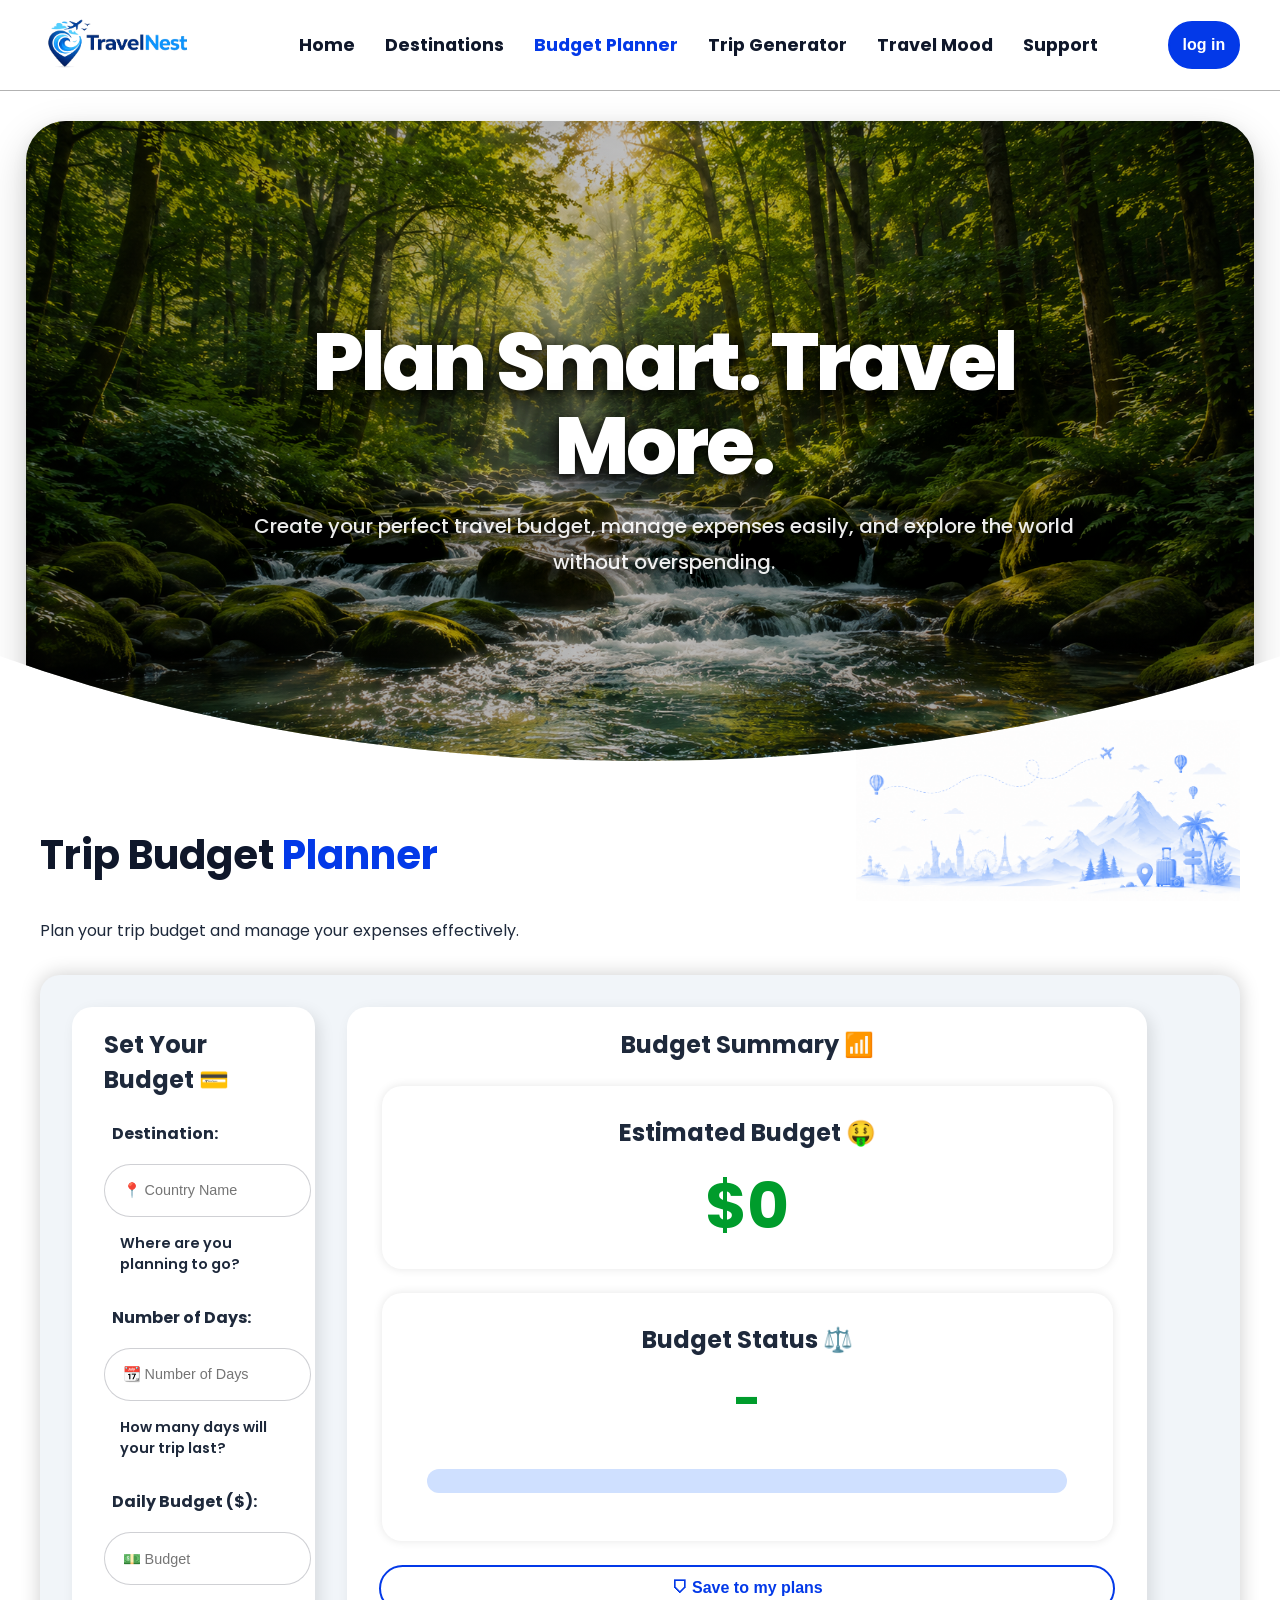
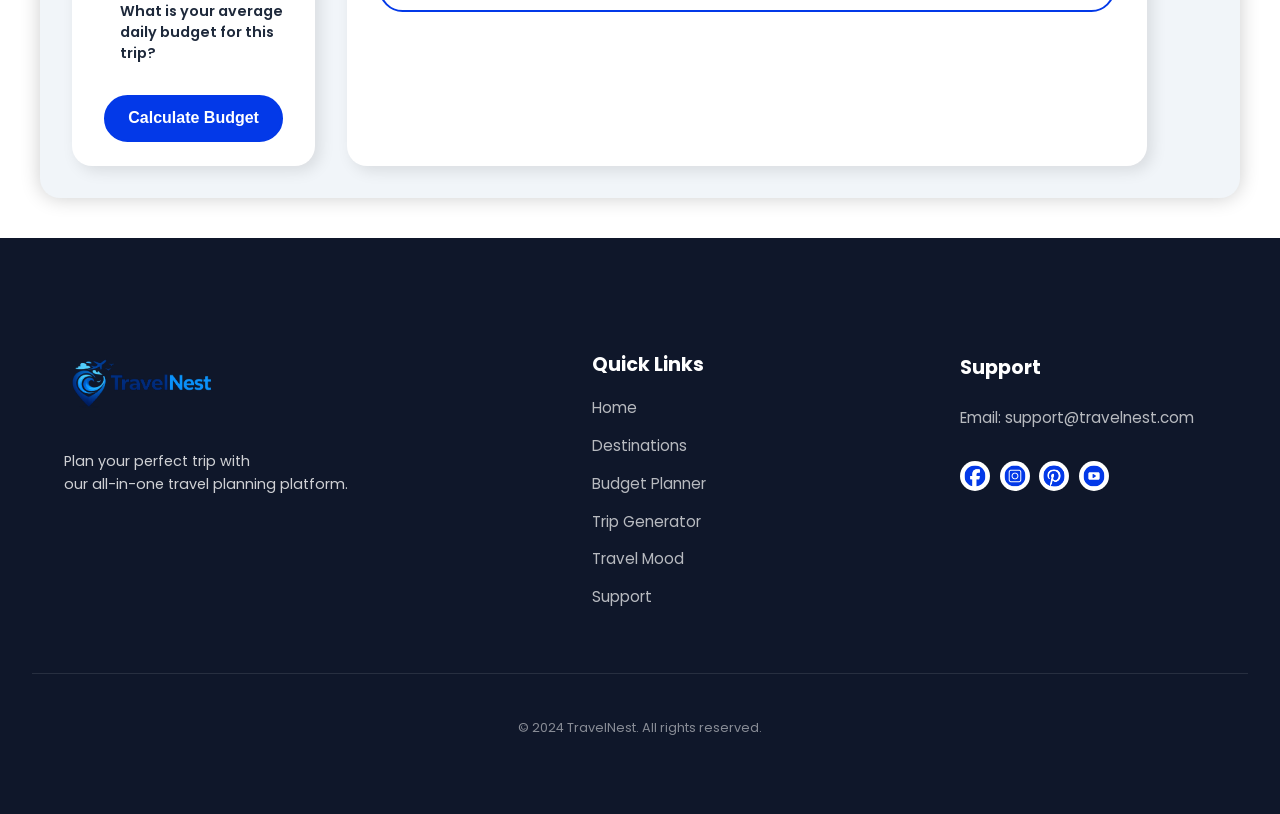
==== budget-planner.html @ 0e463815 "Add unified page banners and banner styles Introduce a reusable page-banner section to multiple page" ====
<!DOCTYPE html>
<html lang="en">
<head>
    <meta charset="UTF-8">
    <meta name="viewport" content="width=device-width, initial-scale=1.0">
    <title>TravelNest - Budget Planner</title>
    <link href="https://fonts.googleapis.com/css2?family=Poppins&display=swap" rel="stylesheet">
    <link rel="stylesheet" href="style.css">
</head>
<body>

    <!-- Header with navigation bar -->
    <header>
        <nav class="nav-bar">
            <div>
                <img  class="logo" src="icon/travelNest-logo.png" alt="">
            </div>
            <ul class="nav-links">
                <li><a href="index.html">Home</a></li>
                <li><a href="destination.html">Destinations</a></li>
                <li><a href="budget-planner.html">Budget Planner</a></li>
                <li><a href="trip-generator.html">Trip Generator</a></li>
                <li><a href="travel-mood.html">Travel Mood</a></li>
                <li><a href="support.html">Support</a></li>
            </ul>
            <button class="button">log in</button>
            <div class="hamburger">
                ☰
            </div>
        </nav>
    </header>


    <main>
        <!-- ===== Banner Section ===== -->
        <section class="page-banner" style="--banner-img:url('img/banner-image-2.png');">
            <div class="banner-overlay"></div>

            <div class="banner-content">
                <h1>Plan Smart. Travel More.</h1>
                <p>
                   Create your perfect travel budget, manage expenses easily, and explore the world without overspending.
                </p>
            </div>
        </section>

        <section class="budget-planner-header">
            <div>
                <h1><span>Trip Budget</span> Planner</h1>
                <p>Plan your trip budget and manage your expenses effectively.</p>
            </div>
            <div class="header-image">
                <img src="img/budget-top.png" alt="">
            </div>
        </section>

        <section class="budget-planner">
            <div class="budget-planner-container">
                <div class="budget-form budget-container-styles" >
                    <h2>Set Your Budget 💳</h2>

                    <form id="budgetForm">
                        <label for="destination">Destination:</label>
                        <input type="text" id="destination" name="destination" required placeholder="📍 Country Name">
                        <p>Where are you planning to go?</p>

                        <label for="numberOfDays">Number of Days:</label>
                        <input type="number" id="numberOfDays" name="numberOfDays" placeholder="📆 Number of Days" required>
                        <p>How many days will your trip last?</p>

                        <label for="totalBudget">Daily Budget ($):</label>
                        <input type="number" id="totalBudget" name="totalBudget" required placeholder="💵 Budget">
                        <p>What is your average daily budget for this trip?</p>

                        <button id="planner-calculate-btn" type="submit" class="button">Calculate Budget</button>
                    </form>

                </div>
                <div id="budget-summary" class="budget-container-styles budget-summary">
                    <h2>Budget Summary 📶</h2>
                    <div class="estimated-budget">
                        <h2>Estimated Budget 🤑</h2>
                        <h1 id="plannner-estimatedBudget">$0</h1>
                    </div>
                    <div class="estimated-budget">
                        <h2>Budget Status ⚖️</h2>
                        <h1 id="budgetStatus">-</h1>
                        <div class="progress-container">
                            <div id="plannner-progress-bar" class="progress-bar"></div>
                        </div>
                    </div>
                    <button class="secondary-button">⛉ Save to my plans</button>
                </div>
            </div>
        </section>
    </main>

    <!-- Footer -->
    <footer class="footer">
        <div class="footer-container">
            <div class="footer-brand">
                <img  class="logo" src="icon/travelNest-logo.png" alt="">
                <p>Plan your perfect trip with <br> our all-in-one travel planning platform.</p>
            </div>
            <div class="footer-links">
                <h2>Quick Links</h2>
                <ul>
                    <li><a href="index.html">Home</a></li>
                    <li><a href="destination.html">Destinations</a></li>
                    <li><a href="budget-planner.html">Budget Planner</a></li>
                    <li><a href="trip-generator.html">Trip Generator</a></li>
                    <li><a href="travel-mood.html">Travel Mood</a></li>
                    <li><a href="support.html">Support</a></li>
                </ul>
            </div>
            <div class="footer-contact">
                <h3>Support</h3>
                <p>Email: support@travelnest.com</p>
                <div class="social-icons">
                    <ul>
                        <li><a href="#"><img src="icon/social-media/fb-icon.svg" alt="Facebook"></a></li>
                        <li><a href="#"><img src="icon/social-media/insta-icon.svg" alt="Instagram"></a></li>
                        <li><a href="#"><img src="icon/social-media/printrest-icon.svg" alt="Pinterest"></a></li>
                        <li><a href="#"><img src="icon/social-media/youtube-icon.svg" alt="YouTube"></a></li>
                    </ul>
                </div>
            </div>
        </div>
        <div class="footer-bottom">
            <p>&copy; 2024 TravelNest. All rights reserved.</p>
        </div>
    </footer>
    <script src="js/destinations.js"></script>
    <script src="js/script.js"></script>
    <link rel="stylesheet" href="mobile.css">
</body>
</html>
---- style.css ----
:root {
    /* Primary Colors */
    --primary: #0F172A;       
    --secondary: #0339e8;    

    /* Light Colors */
    --light-blue: #c9e1fd;
    --light-grey: #F1F5F9;

    /* General*/
    --white: #ffffff;
    --text-dark: #1E293B;

    /* Accent */
    --accent: #009c2c;

}   

html {
    scroll-behavior: smooth;
    font-size: 16px;
}  

body {
    font-family: 'Poppins', sans-serif;
    background: var(--white);
    color: var(--text-dark);
    margin: 0;
    overflow-x:hidden;
    padding-top: 6rem;
}


h2 {
    color: var(--text-dark);
    font-size: 1.5rem;
}

h1 {
    color: var(--secondary);
    font-weight: bold;
    font-size: 2.5rem;
}

input {
    padding: 1.1rem;
    border: 1px solid rgba(15, 23, 42, 0.2);
    border-radius: 50px;
    width: 20rem;
    font-size: 0.9rem;
}

input:focus {
    outline: none;
    border-color: var(--secondary);
    box-shadow: 0 0 5px rgba(3, 57, 232, 0.5);
}

select {
    padding: 1.1rem;
    border: 1px solid rgba(15, 23, 42, 0.2);
    border-radius: 50px;
    width: 100%;
    font-size: 0.9rem;
}

select:focus {
    outline: none;
    border-color: var(--secondary);
    box-shadow: 0 0 5px rgba(3, 57, 232, 0.5);
}

.button {
    background: var(--secondary);
    font-weight: bold;
    color: var(--white);
    border: 2px solid var(--secondary);
    padding: 0.8rem 0.8rem;
    font-size: 1rem;
    cursor: pointer;
    width: fit-content;
    border-radius: 50px;
    transition: 0.3s;
    display: inline-block;
}

.button:hover {
    background: var(--white);
    color: var(--secondary);
    border: 2px solid var(--secondary);
}

.secondary-button {
    background: var(--white);
    color: var(--secondary);
    font-weight: bold;
    border-radius: 50px;
    padding: 0.8rem 0.8rem;
    font-size: 1rem;
    transition: 0.3s;
    border: 2px solid var(--secondary);
    cursor: pointer;
}

.secondary-button:hover {
    background: var(--secondary);
    color: var(--white);
    border: 2px solid var(--secondary);
}

.header {
    background: var(--primary);
    color: var(--white);
    padding: 20px;
    display: flex;
    justify-content: space-between;
    align-items: center;
}

.logo{
    width: 10rem;
    height: auto;
    margin: 5px 0px;
}

.nav-bar {
    display: flex;
    position: fixed;
    top: 0;
    left: 0;
    right: 0;
    justify-content: space-between;
    align-items: center;
    padding: 20px 40px;
    background: rgba(255, 255, 255, 0.1);
    border-bottom: 1px solid rgba(0, 0, 0, 0.3);
    backdrop-filter: blur(100px);
    z-index: 1000;
    top: 0;
    height: 50px;
}

.nav-links {
  list-style: none;   
  margin: 0;
  padding: 0;
  display: flex;      
}

.nav-links li a {
  display: inline-block;
  font-size: 1.1rem;
  text-decoration: none;
  color: var(--primary);
  margin-left: 30px;
  font-weight: 500;
  transition: 0.3s;
  font-weight: bold;
}

.nav-links li a.active{
    color: var(--secondary);
}

.nav-links li a:hover {
  color: var(--secondary);
  transform: scale(1.1)
}

.hamburger{
    display: none;
    font-size: 2rem;
    cursor: pointer;
}

.hero {
    display: grid;
    grid-template-columns: 1fr 1.6fr;
    position: relative;
    gap: 20px;
    padding: 20px 0 40px 40px;
    width: 100%;
    overflow: hidden;
}

.home-button-group {
    display: flex;
    gap: 20px;
}

.hero-image {
    position: relative;
    display: flex;
    justify-content: flex-end;
    width: 100%;
}

.hero-text {
    display: flex;
    flex-direction: column;
}

.hero-text h1 {
    font-size: 3.5rem;
    margin-bottom: 0;
    color: var(--primary);
    
}

.hero-text h1 span {
    font-size: 3.5rem;
    margin-bottom: 20px;
    color: var(--secondary);
}

.hero-text p {
    font-size: 1rem;
    margin-bottom: 20px;
    width: 85%;
    color: var(--text-dark);
}

.hero-image img {
  width: 100%;
  height: 85vh;
  object-fit: cover;
  border-radius: 450px 0 0 450px;
  box-shadow: -15px 15px 5px rgba(0, 0, 0, 0.3);
  transition: opacity 1s ease-in-out;
}

.hero-stats {
    display: grid;
    grid-template-columns: repeat(3, 1fr);
    gap: 40px;
    margin-top: 40px; /* Space between button and stats */
    padding-top: 30px;
    padding-bottom: 20px;
    border-top: 1px solid rgba(15, 23, 42, 0.1);
    border-bottom: 1px solid rgba(15, 23, 42, 0.1);
    width: fit-content;
}

.stat-item h2 {
    font-size: 1.5rem;
    color: var(--secondary);
    margin: 0;
    font-weight: 700;
}

.stat-item p {
    font-size: 0.85rem;
    color: var(--text-dark);
    margin: 0;
    opacity: 0.8;
}
.plane-design {
    position: relative;
    bottom: 10px;
    height: 20vh;
}

.plane-design img {
    margin-top: 2rem;
    position: absolute;
    top: 30px;
    left: 0px;
    width: auto;
    height: 20vh;
    
}

.destination-title {
    display: flex;
    align-items: center;
    gap: 1rem;
}

.destination-title h1 {
    margin: 0;
}

.destination-title span {
    color: var(--primary);
}

.destination-title img {
    width: 50px;
    height: 50px;
    margin-top: 0%;
}

.destination-box {
   display: grid;
   background-color: var(--light-grey);
   grid-template-columns: 1fr 1fr 0.5fr;
   gap: 3rem;
   min-height: 40vh;
   margin: 3rem 3rem;
   border-radius: 20px;
   padding: 3rem 3rem;
   align-items: center;
   box-shadow: 5px 5px 15px rgba(0, 0, 0, 0.4);
}

.destination-image img {
    width: 100%;
    height: 30rem;
    object-fit: cover;
    border-radius: 20px;
    box-shadow: 5px 5px 15px rgba(0, 0, 0, 0.1);
}

.daily-image {
    display: flex;
    justify-content: center;
    width: 100%;
    height: 50vh;
}

.daily-image img {
    object-fit: cover;
    margin-left: 5rem;
    
}

.destination-card {
    display: flex;
    flex-direction: column;
    justify-content: flex-start; 
    height: 100%; 
    position: relative; 
}

.destination-card button {
    margin-top: auto;
    position: static;
    width: fit-content;
    margin-bottom: 1rem;
}

.destination-title {
    padding: 0%;
    margin: 0;
}

.destination-title h2 {
    margin-top: 0%;
    margin-bottom: 0%;
}

.quick-info-tab {
    background: var(--white);
    border-radius: 20px;
    padding: 2rem 2rem 2rem 2rem;
    display: flex;
    flex-direction: column;
    box-shadow: 2px 2px 10px rgba(0, 0, 0, 0.1);
    
}

.quick-info-tab h2 {
    font-weight: bold;
    margin-top: 1rem;
    margin-bottom: 1rem;
    font-size: 1.5rem;
}

.quick-info-tab p {
    color: var(--text-dark);
    opacity: 0.8;
    margin-top: 0%;
    margin-bottom: 0%;
    font-size: 1rem;
}
.quick-info-tab div {
    margin-bottom: 1.3rem;
}

.quick-info-row {
    display: flex;
    align-items: center;
}

.quick-info-row img {
    width: 30px;
    height: 30px;
    margin-right: 1rem;
    margin-bottom: 1rem;
}

/* Footer Styles */
.footer {
    background-color: var(--primary); 
    color: var(--white);
    padding: 4rem 2rem;
    margin-top: 0%;
}

.footer-container {
    width: 100%;
    margin: 2rem;
    justify-content: space-around;
    display: grid;
    grid-template-columns: 1.5fr 1fr 1fr;
    gap: 3rem;
}

.footer-brand h2 {
    margin-bottom: 1rem;
    color: var(--secondary);
}

.footer-brand p {
    font-size: 0.9rem;
    opacity: 0.8;
    line-height: 1.6;
}

.footer-links h3, 
.footer-contact h3 {
    font-size: 1.2rem;
    margin-bottom: 1.5rem;
    position: relative;
}

.footer-links h2 {
    color: var(--white);
    font-size: 1.2rem;
}


.footer-links ul {
    list-style: none;
    padding: 0;
}

.footer-links ul li {
    margin-bottom: 0.8rem;
}

.footer-links ul li a {
    color: var(--white);
    text-decoration: none;
    opacity: 0.7;
    transition: 0.3s;
    font-size: 0.95rem;
}

.footer-links ul li a:hover {
    opacity: 1;
    color: var(--secondary);
    padding-left: 5px;
}

.footer-contact p {
    font-size: 0.95rem;
    opacity: 0.7;
    margin-bottom: 1rem;
}

.footer-bottom {
    margin-top: 3rem;
    padding-top: 2rem;
    border-top: 1px solid rgba(255, 255, 255, 0.1);
    text-align: center;
}

.footer-bottom p {
    font-size: 0.8rem;
    opacity: 0.5;
}

.newsletter {
    background-color: var(--light-blue);
}

.sr-only { /*to hide email text from validation*/
    position: absolute;
    width: 1px;
    height: 1px;
    padding: 0;
    margin: -1px;
    overflow: hidden;
    clip: rect(0, 0, 0, 0);
    white-space: nowrap;
    border: 0;
}

.newsletter-container {
    display: flex;
    align-items: center;
    gap: 1rem;
    margin-bottom: 0%;
    padding: 1% 0;
    padding-left: 4rem;
    padding-right: 4rem;
}

.newsletter-icon img {
    display: inline-block;
    object-fit: cover;
    width: 3rem;
    height: 3rem;
}

.news-letter-texts h2 {
    margin-bottom: 0%;
}

.news-letter-texts p {
    font-size: 0.9rem;
    opacity: 0.8;
    margin-top: 0%;
}

.newsletter-form {
    display: flex;
    align-items: center;
    margin-left: auto;
    
}

.newsletter-form input {
    width: 20rem;
    margin-right: 1rem;
}

.social-icons {
    display: flex;
    list-style: none;
}

.social-icons ul {
    list-style: none;
    padding: 0;
    display: flex;
    gap: 0.2rem;
}

.social-icons li a {
    display: inline-block;
    margin-right: 0.4rem;
}

.social-icons li a img {
    width: 30px;
    height: 30px;
    transition: 0.3s;
    background-color: var(--white);
    border-radius: 100%;
}

.social-icons li a img:hover {
    transform: scale(1.2);
}

/*Home page mobile designe*/


/* Destination Explorer Styles --------------------------------------------------------------------------------------------------------------*/

.destination-explorer {
    margin: 0 3rem;
    margin-top: 4rem;
}

.destination-explorer span {
    color: var(--primary);
}

.header-image img{
    position: absolute;
    right: 2.5rem;
    top: 45rem;
    height: auto;
    width: 30%;
    z-index: -1;
}

.filters {
    display: flex;
    gap: 1rem;
    margin: 2rem 0;
}

.select-bar {
    padding: 0.8rem;
    border: 1px solid rgba(15, 23, 42, 0.2);
    border-radius: 20px;
    width: fit-content;
    font-size: 0.9rem;
}

.select-bar:focus {
    outline: none;
    border-color: var(--secondary);
    box-shadow: 0 0 5px rgba(3, 57, 232, 0.5);
}

.destination-grid {
    display: grid;
    grid-template-columns: repeat(auto-fit, minmax(336px, 336px));
    width: 100%;
    gap: 2rem;
    justify-content: start; 
    margin-bottom: 2.5rem;
    margin-top: 0%;
}

.explore-card {
    background: var(--white);
    border-radius: 20px;
    box-shadow: 0 0 15px rgba(0,0,0,0.5);
    overflow: hidden;
    display: flex;
    flex-direction: column;
    width: 100%;
    transition: transform 0.3s ease;
    will-change: transform;
    cursor: pointer;
}

.explore-card:hover {
    transform: scale(1.05);
}

.explore-card img {
    width: 100%;
    height: 14rem;
    object-fit: cover;
    will-change: transform;
    
}

.explore-card-info {
    padding: 1rem;
    display: flex;
    flex-direction: column;
    gap: 0.5rem;
}

.explore-card-header {
    display: flex;
    justify-content: space-between;
    align-items: center;
    margin-bottom: 0%;
}

.explore-card-header h2,
.explore-card-header h3 {
    margin: 0;
    font-size: 1.2rem;
    display: inline-block;
}

.explore-card-header img {
    width: 20px;
    height: 20px;
    margin: 0rem 0rem 0rem 0.5rem;
    display: inline-block;
}

.explore-card-header div {
    display: flex;
    align-items: center;
    margin: 0;
}

.explore-location {
    display: flex;
}

.explore-location img {
    display: inline-block;
    width: 25px;
    height: 25px;
    margin-right: 0.5rem;
    margin: 0%;
}
.explore-location p {
    display: inline-block;
    font-size: 0.9rem;
    color: var(--text-dark);
    opacity: 0.8;
    margin: 0;
    padding-top: 0.3rem;
}

/* Popup Window Styles */

.popup-window {
    position: fixed;
    top: 50%;
    left: 50%;
    transform: translate(-50%, -50%);
    width: 60%;
    height: 70%;
    background: var(--white);
    border-radius: 20px;
    box-shadow: 5px 5px 15px rgba(0, 0, 0, 0.3);
    display: flex;
    z-index: 2000;
    padding: 1rem;
    opacity: 0;
    pointer-events: none;
    transition: opacity 0.3s ease;
}

.popup-window.active { /* pop up window active*/
    opacity: 1;
    pointer-events: auto;
}

.close-button {
    position: absolute;
    top: 1.5rem;
    right: 1.5rem;
    font-size: 2.5rem;
    font-weight: bold;
    color: #0b2f6265; 
    cursor: pointer;
    line-height: 1;
    transition: all 0.3s ease; 
}

.popup-window img {
    width: 100%;
    height: 100%;
    object-fit: cover;
    border-radius: 20px;
}

.popup-content {
    display: flex;
    flex-direction: column;
    padding: 2rem;
    gap: 1rem;
}

.popup-content h2 {
    margin: 0;
}

.popup-content-paragraph p {
    font-size: 1rem;
    color: var(--text-dark);
    opacity: 0.8;
    margin: 0;
}

.window-grid {
    display: grid;
    grid-template-columns: 0.6fr 1fr;
    gap: 2rem;
}

.cost-table-container h3 {
    font-size: 1.1rem;
    font-weight: 700;
    color: var(--text-dark); 
    margin-bottom: 12px;
}

.travel-table {
    width: 100%;
    border-collapse: separate; 
    border-spacing: 0;
    border: 1px solid #e2e8f0;
    border-radius: 12px;
    overflow: hidden;
    font-family: 'Poppins', sans-serif;
}

.travel-table th, 
.travel-table td {
    padding: 12px 16px;
    text-align: left;
    border-bottom: 1px solid #e2e8f0;
    border-right: 1px solid #e2e8f0;
    font-size: 0.95rem;
}

/* Remove right border on the last column */
.travel-table th:last-child, 
.travel-table td:last-child {
    border-right: none;
}

/* Remove bottom border on the last row */
.travel-table tr:last-child td {
    border-bottom: none;
}

/* Header specific styling */
.travel-table th {
    background-color: #f8fafc; /* Very light blue/gray background */
    color: #64748b; /* Muted slate for headers */
    font-weight: 600;
}

.travel-table td {
    color: #334155; /* Slightly darker text for values */
}

.popular-attractions li {
    margin-bottom: 0.5rem;
}

/* Trip Budget Planner Styles --------------------------------------------------------------------------------------------------------------*/

.budget-planner-header,
.trip-generator-header,
.destination-planner-header,
.travel-mood-header {
    margin: 1rem 2.5rem;
}

.budget-planner-container,
.trip-generator-container,
.travel-mood-container {
    display: grid;
    grid-template-columns: 0.8fr 1fr;
    gap: 2rem;
    margin: 2rem 2.5rem 2.5rem 2.5rem;
    background-color: var(--light-grey);
    box-shadow: 0px 0px 20px rgba(0, 0, 0, 0.2);
    padding: 1rem 2rem;
    border-radius: 20px;
    height: auto;
}

.budget-container-styles,
.travel-mood-styles {
    display: flex;
    flex-direction: column;
    gap: 1.5rem;
    padding: 2rem 0;
    padding-bottom: 0%;
    height: 100%;
    background-color: var(--white);
    padding: 0rem 2rem;
    margin:1rem 0;
    height: auto;  
    border-radius: 20px;
    padding-bottom: 1.5rem;
    box-shadow: 5px 5px 15px rgba(0, 0, 0, 0.1);
}

.budget-container-styles form {
    display: flex;
    flex-direction: column;
    gap: 1rem;
    
}

.budget-planner-header,
.destination-planner-header,
.travel-mood-header {
    margin-top: 4rem;
}

.budget-container-styles h2 {
    margin-bottom: 0%;
}

.budget-planner-header span,
.destination-planner-header span,
.travel-mood-header {
    color: var(--primary);
}

.budget-container-styles label {
    margin-bottom: 0.1rem;
    margin-left: 0.5rem;
}

.budget-container-styles label {
    font-weight: bold;
}

.budget-container-styles p {
    margin-top: 0%;
    color: var(--text-dark);
    font-weight: 600;
    font-size: 0.9rem;
    margin-left: 1rem;
}

.budget-container-styles input{
    width: 95%;
}

.budget-container-styles button {
    width: 100%;
}

.estimated-budget {
    display: flex;
    width: 95%;
    flex-direction: column;
    align-items: center;
    background-color: var(--white);
    box-shadow: 0px 0px 10px rgba(0, 0, 0, 0.1);
    border-radius: 20px;
    padding: 1rem;
}

#plannner-estimatedBudget {
    color: var(--accent);
    font-size: 4rem;
    margin: 0.5rem 0 0 0;

}

.estimated-budget h2 {

    margin-top: 0.8rem;
}

.progress-container {
    margin: 2rem ;
    width: 40rem;
    height: 1.5rem;
    background: #cfe0ff;
    border-radius: 50px;
    overflow: hidden;
}

.progress-bar {
    width: 0%;
    height: 100%;
    background: #1f6fff;
    border-radius: 50px;
}

#budgetStatus {
    color: var(--accent);
    font-size: 3rem;
    margin: 0.5rem 0 0 0;
}

.trip-generator-styles {
    display: flex;
    flex-direction: column;
    gap: 1.5rem;
    padding: 2rem 0;
    padding-bottom: 0%;
    height: 100%;
    background-color: var(--white);
    padding: 0rem 2rem;
    margin: 1rem 0;
    height: 60vh; 
    border-radius: 20px;
    box-shadow: 5px 5px 15px rgba(0, 0, 0, 0.1);
}


.trip-grnerator-form-grid {
    display: grid;
    grid-template-columns: 0.1fr 1fr;
    margin-top: 0.8rem;
}

#trip-generator-styles {
    gap: 0%;
}

.trip-grnerator-form-grid h2{
    font-size: 1.2rem;
    color: var(--primary);
}

.trip-grnerator-form-grid p{
    width: 90%;
}

.trip-generator-title-image{
    display: flex;
    justify-content: center;
    align-items: center;
    padding: 10px;
}

.trip-generator-title-image img {
    width: 70px;
    height: auto;
    object-fit: cover;
    border-radius: 20px;
}

#trip-generator-styles {
    padding: 0% 0%;
}

#tripGeneratorForm {
    display: flex;
    flex-direction: column;
    gap: 1rem;
    margin: 1rem 2rem;
}

.tripGeneratorForm input{
    padding: 1.1rem;
    border: 1px solid rgba(15, 23, 42, 0.2);
    border-radius: 50px;
    width: 95%;
    font-size: 0.9rem;
}

.tripGeneratorForm input:focus {
    outline: none;
    border-color: var(--secondary);
    box-shadow: 0 0 5px rgba(3, 57, 232, 0.5);
}

.tripGeneratorForm label {
    font-weight: bold;
    margin-left: 0.5rem;
}

.trip-generator-container button {
    width: 100%;
    margin: 1rem 0;
}

#budget-summary,
#tripGen-budget-summary {
    display: flex;
    flex-direction: column;
    align-items: center;
}

#tripGen-budget-summary{
    gap: 0;

}

.suprise-destination-image {
    height: 35%;
    width: 80%;
}

.suprise-destination-image img{
    width: 100%;
    height: 100%;
    object-fit: cover;
    border-radius: 20px;
    box-shadow: 5px 5px 15px rgba(0, 0, 0, 0.3);
}

.surprised-destination-details {
    display: flex;
    justify-content: center;
    gap: 1rem;
    flex-wrap: wrap;
}

.surprised-destination-details div {
    background: #dff5e8;
    padding: 0.6rem 1.2rem;
    border-radius: 999px;
    text-align: center;
    margin: 1rem 0;
}

.surprised-destination-details h3 {
    margin: 0;
    font-size: 0.8rem;
    font-weight: 600;
    color: #1f7a4d;
}

#tripTypeDisplay {
    background: #dff5e8;
}

#budgetDisplay {
    background: #ffad9d;
}

#durationDisplay {
    background: #fef3c7;
}

.trip-info-container {
    display: flex;
    justify-content: space-between;
    align-items: center;
    border-radius: 16px;
    padding: 1.2rem;
    padding-bottom: 0%;
    margin-bottom: 0%;
    gap: 1rem;
    flex-wrap: wrap;
}

.trip-info-box {
    display: flex;
    align-items: center;
    gap: 0.8rem;
    padding-right: 1.5rem;
    border-right: 1px solid #e5e7eb;
}

.trip-info-box:last-child {
    border-right: none;
}

.icon {
    font-size: 1.8rem;
}

.trip-info-box h4 {
    margin: 0;
    font-size: 0.95rem;
    color: #111827;
}

.trip-info-box p {
    margin: 0.2rem 0 0;
    color: #6b7280;
    font-size: 0.9rem;
}

.trip-info-container {
    display: flex;
    justify-content: space-between;
    align-items: center;
    padding: 1.2rem;
    gap: 1rem;
    flex-wrap: wrap;
}

.trip-info-box {
    display: flex;
    align-items: center;
    gap: 0.8rem;
    padding-right: 1.5rem;
    border-right: 1px solid #e5e7eb;
}

.trip-info-box:last-child {
    border-right: none;
}

.icon {
    font-size: 1.8rem;
}

.trip-info-box h4 {
    margin: 0;
    font-size: 0.95rem;
    color: #111827;
}

.trip-info-box p {
    margin: 0.2rem 0 0;
    color: #6b7280;
    font-size: 0.9rem;
}






/* Travel mood page */



.travel-mood {
    display: flex;
    flex-direction: column;
    gap: 2rem;
    margin: 1rem 2rem;
    justify-content: center;
}

.travel-mood-top-container {
    display: flex;
    gap: 1.1rem;
    flex-direction: column;
    justify-content: center;
    align-items: center;    
    background-image: url("img/travel-mood-top-container.png");
    background-size: cover;
    background-position: center;
    background-repeat: no-repeat;
    border-radius: 24px;
}

#travel-mood-styles-top {
    padding: 0%;
}

#travel-mood-styles-top h2 {
    padding-top: 4rem;
}

.travel-mood-styles {
    background: var(--white);
    border-radius: 24px;
    padding: 2rem;
    box-shadow: 0 5px 20px rgba(0,0,0,0.3);
    gap: 0;
}

.sound-buttons,
.destination-filter {
    display: flex;
    gap: 1rem;
    margin: 1.5rem 0;
    margin-top: 0%;
    flex-wrap: wrap;
}

.sound-buttons button,
.destination-filter button {
    border: 1px solid #dbeafe;
    background: white;
    padding: 0.8rem 1.4rem;
    border-radius: 100px;
    cursor: pointer;
    transition: 0.3s ease;
}

.sound-buttons button:hover {
    transform: scale(1.05);
}

.sound-buttons .active,
.destination-filter .active {
    background: #1d4ed8;
    color: white;
}

.card-title h2 {
    margin-top: 0%;
}
.music-banner {
    width: 45%;
    height: 350px;
    position: relative;
    overflow: hidden;
    border-radius: 25px;
    margin-bottom: 4rem;
}

.banner-content button{
    box-shadow: 0 2px 4px rgba(0,0,0,0.9);
}

.banner-content h3,
.banner-content p,
.banner-content button{
    text-shadow: 0 3px 8px rgba(0,0,0,1);
    color: rgba(255,255,255,0.96);
    font-weight: 500;
}

.overlay{

    position: absolute;
    inset: 0;
    background: linear-gradient(to top,rgba(0,0,0,0.96),rgba(0,0,0,0.01));
    z-index: 1;

}

.music-banner {
    position: relative;
    border-radius: 20px;
    overflow: hidden;
    height: 18rem;
}

.music-banner img {
    width: 100%;
    height: 100%;
    object-fit: cover;
}
 
.banner-content {
    position: absolute;
    bottom: 1.5rem;
    left: 1.5rem;
    z-index: 500;
    color: white;
}

.banner-content h3 {
    font-size: 2rem;
    margin-bottom: 0%
}

.banner-content p {
    margin: 0%;
}

.banner-content button {
    margin-top: 1rem;
    padding: 0.7rem 1.2rem;
    border: 1px solid white;
    background: transparent;
    color: white;
    border-radius: 999px;
}

.destination-list {
    display: grid;
    grid-template-columns: repeat(auto-fit, minmax(325px, max-content));
    justify-content: center;
    gap: 1.5rem;
    margin-top: 2rem;
}

.destination-item {
    background: var(--white);
    border-radius: 24px;
    padding: 1rem;
    box-shadow: 0px 0px 15px rgba(0,0,0,0.2);
    display: flex;
    flex-direction: column;
    gap: 1rem;
    transition: transform 0.3s ease;
    will-change: transform;
}

.destination-item:hover {
    transform: scale(1.05);
}

.destination-item img {
    width: 100%;
    height: 180px;
    object-fit: cover;
    border-radius: 18px;
    will-change: transform;
}

.destination-item h3 {
    margin-bottom: 0.4rem;
    will-change: transform;
}

.destination-item p {
    color: #64748b;
    will-change: transform;
}

.destination-item button {
    align-self: flex-start;
    padding: 0.6rem 1rem;
    border-radius: 999px;
    font-weight: 600;
    will-change: transform;
}

.button-box{
    display: flex;
    will-change: transform;
}

.visited,
.planned {
    padding: 0.6rem 1rem;
    margin-right: 0.5rem;
    border-radius: 999px;
    font-weight: 600;
    border: none;
    cursor: pointer;
    background: var(--light-blue);
    color: var(--secondary)
}

.visited.active,
.planned.active {
    color: rgb(0, 61, 0);
    background-color: var(--accent);
}

#travel-mood-more-destination {
    margin-top: 2rem;
    width: 100%;
}

#travel-mood-more-destination {
    margin-top: 2rem;
}

/*Feed back and Support Page*/

.support-grid {
    display: grid;
    grid-template-columns: 1fr 1fr;
    gap: 2rem;
    padding: 0 2rem 2rem 2rem; 
}

.support-card {
    background: var(--white);
    padding: 2rem;
    border-radius: 30px;
    box-shadow: 0px 0px 15px rgba(0,0,0,0.2);
}

.input-group {
    display: flex;
    flex-direction: column;
    margin-bottom: 1.5rem;
    width: 100%;
}

.input-group input {
    width: 96%;
}

.input-group label {
    margin-bottom: 0.6rem;
    font-weight: 600;
    margin-left: 0.5rem;
}

.input-group textarea {
    padding: 1rem;
    border: 1px solid rgba(15, 23, 42, 0.2);
    border-radius: 16px;
    min-height: 90px;
    resize: none;
    font-size: 1rem;
}

.input-group textarea:focus {
    outline: none;
    border-color: var(--secondary);
    box-shadow: 0 0 5px rgba(3, 57, 232, 0.5);
}

.support-submit-btn {
    width: 100%;
}

.success-message {
    margin-top: 1.5rem;
    display: none;
    background: rgb(217, 255, 221);
    color: var(--accent);
    padding: 1rem;
    border-radius: 16px;
}

.faq-container {
    display: flex;
    flex-direction: column;
    gap: 1rem;
}

.faq-item {
    border: 1px solid rgba(15, 23, 42, 0.2);
    border-radius: 18px;
    overflow: hidden;
}

.faq-question {
    width: 100%;
    padding: 1.2rem;
    border: none;
    background: var(--white);
    display: flex;
    justify-content: space-between;
    align-items: center;
    font-size: 1rem;
    font-weight: 600;
    cursor: pointer;
}

.faq-answer {
    max-height: 0;
    overflow: hidden;
    padding: 0 1.2rem;
    color: var(--text-dark);
    transition: all 0.3s ease;
}

.faq-item.active .faq-answer {
    max-height: 200px;
    padding: 0 1.2rem 1.2rem;
}

.contact-headings h2{
    margin:0%;
}
.contact-headings p {
    margin-top: 0.5rem;
}

.contact-cards {
    display: grid;
    grid-template-columns: repeat(3, 1fr);
    gap: 1.5rem;
    margin: 0rem 2rem 2rem 2rem;
}

.contact-card,
.contact-headings {
    background: var(--white);
    padding: 2rem;
    border-radius: 24px;
    text-align: center;
}

.contact-card{
    box-shadow: 0px 0px 15px rgba(0,0,0,0.2);
}

.contact-card h3 {
    margin-bottom: 0.8rem;
}

/*----------------------------------------------------------------*/
.page-banner{
    position: relative;
    width: 96%;
    height: 640px;

    margin: 25px auto 60px;

    --banner-img:url('images/beach.jpg');
    background-image: var(--banner-img);

    background-size: cover;
    background-position: center;

    overflow: hidden;

    border-radius: 40px;

    /* Curved Bottom Shape */
    clip-path: ellipse(95% 100% at 50% 0%);

    display: flex;
    justify-content: center;
    align-items: center;

    box-shadow:
    0 15px 40px rgba(0,0,0,0.18),
    0 5px 15px rgba(0,0,0,0.08);
}

.page-banner::before{
    content: "";
    position: absolute;
    inset: 0;

    background:
    linear-gradient(
        to right,
        rgba(0,0,0,0.45),
        rgba(0,0,0,0.25),
        rgba(0,0,0,0.45)
    );

    z-index: 1;
}

.banner-content{
    position: relative;
    z-index: 2;

    text-align: center;

    max-width: 850px;

    padding: 40px 60px;

    border-radius: 30px;

}

.banner-content h1{
    font-size: 5rem;

    font-weight: 800;

    line-height: 1.05;

    letter-spacing: -3px;

    color: white;

    margin-bottom: 20px;

    text-shadow:
        0 4px 10px rgba(0,0,0,0.8),
        0 8px 25px rgba(0,0,0,0.7),
        0 15px 45px rgba(0,0,0,0.6);
}


/* ===== PARAGRAPH ===== */

.banner-content p{
    font-size: 1.25rem;
    line-height: 1.8;
    color: rgba(255,255,255,0.92);
    text-shadow:
        0 4px 10px rgba(0,0,0,0.8),
        0 8px 25px rgba(0,0,0,0.7),
        0 15px 45px rgba(0,0,0,0.6);
}
---- mobile.css ----
@media screen and (max-width: 768px) { 

    :root {
    /* Primary Colors */
    --primary: #0F172A;       
    --secondary: #0339e8;    

    /* Light Colors */
    --light-blue: #c9e1fd;
    --light-grey: #F1F5F9;

    /* General*/
    --white: #ffffff;
    --text-dark: #1E293B;

    /* Accent */
    --accent: #10B981;

    }   

    html, body {
        overflow-x: hidden;
        width: 100%;
        position: relative;
        margin-top: 0%;
    }

    h1 {
        font-size: 2rem !important; 
    }

    .home-button-group {
        flex-direction: column; 
        gap: 10px; 
    }

    .button {
        padding: 10px 15px; 
        font-size: 1rem;
    }

    .secondary-button {
        padding: 10px 15px; 
        font-size: 1rem; 
    }

    .nav-bar {
        padding: 10px 20px; 
        height: 60px;
        backdrop-filter: blur(10px);
        margin-bottom: 0%;
    }

    .nav-bar .button {
        display: none; 
    }

    .nav-links {
        position: absolute;
        top: 60px;
        left: 0;
        width: 100%;
        background: white;
        flex-direction: column;
        align-items: center;
        padding: 2rem 0;
        display: none;
    }

    .nav-links.active {
        display: flex;
    }

    .hamburger {
        display: block ; 
        color: var(--primary);
        font-size: 2rem;
        z-index: 1001;
    }

    .page-banner{
        margin-top: 0%;
        height: 320px;
        border-radius: 25px;
        clip-path: ellipse(120% 100% at 50% 0%);
    }

    .banner-content{
        width: 90%;
        padding: 25px;
    }

    .banner-content h1{
        font-size: 2.7rem;
        letter-spacing: -1px;
    }

    .banner-content p{
        font-size: 1rem;
        line-height: 1.6;
    }

    /* 3. Fix Layout Widths (Removes Horizontal Scroll) */
    .hero {
        display: flex ;
        flex-direction: column-reverse ;
        padding: 0% ;
        margin: 0% ;
        width: 100%;
        box-sizing: border-box;
    }

    .hero-text {
        display: flex ;
        flex-direction: column ;
        align-items: center ;
    }

    .hero-text p, .hero-text h1 {
        text-align: center;
    }

    .hero-text h1 span {
        font-size: 2rem ; 
    }

   .hero-image img {
        border-radius: 0%;
        width: 100%;
        height: 300px;
        object-fit: cover;
        margin-top: 0%;
    }
    
    .hero-stats {
        display: flex ;
        align-items: center;
        margin: 10px 4px;
        margin-top: 20px;
    }

    .stat-item {
        display: flex;
        flex-direction: column;
        align-items: center;
    }

    .stat-item h3, .stat-item p {
        display: flex ;
        text-align: center ;
    }

    .plane-design {
        display: none; 
    }

    /* Responsive Destination Box */
    .destination-box {
        grid-template-columns: 1fr; 
        margin: 1rem;
        padding: 1rem;
        width: auto;
        gap: 1.5rem;
    }

    .destination-title {
        display: flex;
        flex-direction: column;
        align-items: center;
    }

    .destination-title {
        text-align: center;
    }

    .destination-card {
        display: flex ;
        flex-direction: column ;
        align-items: center ;
    }

    .destination-card p {
        text-align: center;
    }

    .destination-card button {
        align-items: center;
    }

    .destination-image img {
        height: 250px; 
    }

    .newsletter-container {
        display: flex ;
        flex-direction: column ;
        align-items: center ;
        padding: 1rem;
    }

    .newsletter-icon{
        display: inline;
    }

    .news-letter-texts {
        display: flex ;
        flex-direction: column ;
        align-items: center ;
        text-align: center ;
    }

    .news-letter-texts h2 
    {
        margin-top: 0%;
        margin-bottom: 4px;
    }

    .newsletter-form {
        display: flex ;
        flex-direction: column ;
        align-items: center ;
        width: 100%;
    }

    /* Fix Newsletter Input */
    .newsletter-form button
    {
        width: 100%;
        margin-bottom: 1rem;
        padding: 10px; 
    }

    .newsletter-form input{
        width: 94%; 
        margin-bottom: 1rem;
        padding: 10px;
    }

    .social-icons {
        display: flex ;
        justify-content: space-around;
    }

    /*For destination page========================================================================================================*/


    .destination-grid {
        display: flex;
        flex-direction: column;
        margin: 0%;
    }

    .explore-card {
        width: 100%;
        margin: 0%;
    }

    .filters {
        display: flex ;
        flex-direction: column ;
        align-items: center ;
        gap: 10px;
        margin-bottom: 20px;
    }

    .filters input {
        width: 100%;
        padding: 10px;
    }

    .popup-window {
        display: flex ;
        position: fixed;
        top: 50%;
        left: 50%;
        flex-direction: column ;
        align-items: center ;
        text-align: center ;
        padding: 1rem;
        padding: 5%;
        padding-left: 5%;
        padding-right: 5%;
        width: 100%;
        height: auto;
        border-radius: 30px;
    }

    .window-grid {
        display: flex;
        gap: 0%;
    }

    .window-grid img {
        display: none;

    }

    .popular-attractions ul {
        text-align: start;
    }

    .close-button {
        position: absolute;
        top: 10px;
        right: 30px;
        font-size: 2rem;
        cursor: pointer;
    }


    /*For budget planner page========================================================================================================*/

    .budget-planner-header {
        display: flex ;  
        flex-direction: column ;
        align-items: center ;
        text-align: center ;
        padding: 1rem;
        width: auto;
        height: auto;
        margin: 4%;
        padding: 0%;
    }

    .budget-planner-container {
        display: flex ;
        flex-direction: column ;
        align-items: center ;
        text-align: center ;
        padding: 1rem;
        width: 100%;
        height: auto;
        width: auto;
        margin: 2%;
        padding: 16px;
        gap: 2px;
    }

    .budget-container-styles {
        display: flex ;
        flex-direction: column ;
        align-items: center ;
        text-align: center ;
        padding: 5%;
        width: auto;
        height: auto;
        
    }

    .budget-container-styles form input {
        width: 90%;
        padding: 10px;
        margin-bottom: 1rem;
    }

    .estimated-budget {
        width: 90%;
        height: auto;
    }

    .progress-container {
        width: 90%;
        height: 1rem;
        margin: 1rem auto;
        background: var(--light-blue);
        border-radius: 50px;
        overflow: hidden;
}


    .progress-bar {
        width: 0%;
        height: 100%;
        background: var(--secondary);
        border-radius: 50px;
    }

    /* Trip Generator Page Mobile */


    .trip-generator-container {
        display: flex;
        flex-direction: column;
        padding: 0.8rem;
        margin: 0.8rem;
        gap: 1rem;
        box-sizing: border-box;
    }

    .trip-generator-styles,
    #trip-generator-styles {
        width: 100%;
        height: auto;
        padding: 1rem;
        margin: 0;
        box-sizing: border-box;
    }

    .tripGeneratorForm input {
        width: 100%;
        box-sizing: border-box;
    }

    .trip-grnerator-form-grid {
        display: flex;
        flex-direction: column;
        text-align: center;
        gap: 1rem;
    }

    .trip-generator-title-image img {
        width: 60px;
    }

    #tripGeneratorForm {
        margin: 1rem 0;
        width: 100%;
    }

    #tripType,
    .tripGeneratorForm input {
        width: 100%;
        box-sizing: border-box;
    }

    .suprise-destination-image {
        width: 100%;
        height: auto;
    }

    .suprise-destination-image img {
        height: 220px;
        object-fit: cover;
    }

    #tripGen-budget-summary h2 {
        text-align: center;
    }

    .surprised-destination-details {
        justify-content: center;
        gap: 0.6rem;
    }

    .surprised-destination-details div {
        margin: 0;
    }

    .trip-info-container {
        display: grid;
        grid-template-columns: 1fr 1fr;
        gap: 1rem;
        padding: 0;
        width: 100%;
        margin-top: 2rem;
    }

    .trip-info-box {
        border-right: none;
        justify-content: center;
        text-align: center;
        padding: 1rem;
        background: #f8fafc;
        border-radius: 16px;
        flex-direction: column;
    }

    #wish-button {
        font-size: 0.9rem;
        padding: 0.9rem;
    }


    /* ========================================================================== */
    /* Travel Mood Mobile */
    /* ========================================================================== */

    .travel-mood {
        margin: 1rem;
        gap: 1rem;
    }

    .travel-mood-top-container {
        padding: 1.5rem 1rem;
        min-height: auto;
        background-position: center;
    }

    .travel-mood-styles {
        padding: 1rem;
    }

    .card-title {
        text-align: center;
    }

    .sound-buttons,
    .destination-filter {
        justify-content: center;
        gap: 0.6rem;
    }

    .sound-buttons button,
    .destination-filter button {
        padding: 0.7rem 1rem;
        font-size: 0.85rem;
    }

    .music-banner {
        width: 100%;
        height: 250px;
        margin-bottom: 1rem;
    }

    .banner-content {
        left: 1rem;
        bottom: 1rem;
    }

    .banner-content h3 {
        font-size: 1.6rem;
    }

    .banner-content p {
        font-size: 0.9rem;
    }

    .destination-list {
        grid-template-columns: 1fr;
    }

    .destination-item {
        padding: 0.8rem;
        width: auto;
    }

    .destination-item img {
        height: 220px;
    }

    .destination-item button {
        width: 100%;
        text-align: center;
    }


    /* ========================================================================== */
    /* Support Page Mobile */
    /* ========================================================================== */

    .support-grid {
        display: flex;
        flex-direction: column;
        padding: 1rem;
        gap: 1rem;
    }

    .support-card {
        padding: 1.2rem;
    }

    .input-group input,
    .input-group textarea {
        width: 100%;
        box-sizing: border-box;
    }

    .contact-headings {
        margin: 1rem;
    }

    .contact-headings h2,
    .contact-headings p {
        text-align: center;
    }

    .contact-cards {
        grid-template-columns: 1fr;
        margin: 1rem;
    }

    .contact-card {
        padding: 1.5rem;
    }

    .faq-question {
        font-size: 0.9rem;
        text-align: left;
    }

    .success-message {
        font-size: 0.9rem;
        text-align: center;
    }

    /* Shared Header Image Mobile */

    .header-image img {
        display: none;
    }

    /* Footer Mobile Improvements */

    .footer {
        padding: 2rem 1rem;
    }

    .footer-container {
        display: flex;
        flex-direction: column;
        text-align: center;
        margin: 0;
        gap: 2rem;
    }

    .social-icons {
        justify-content: center;
    }

}
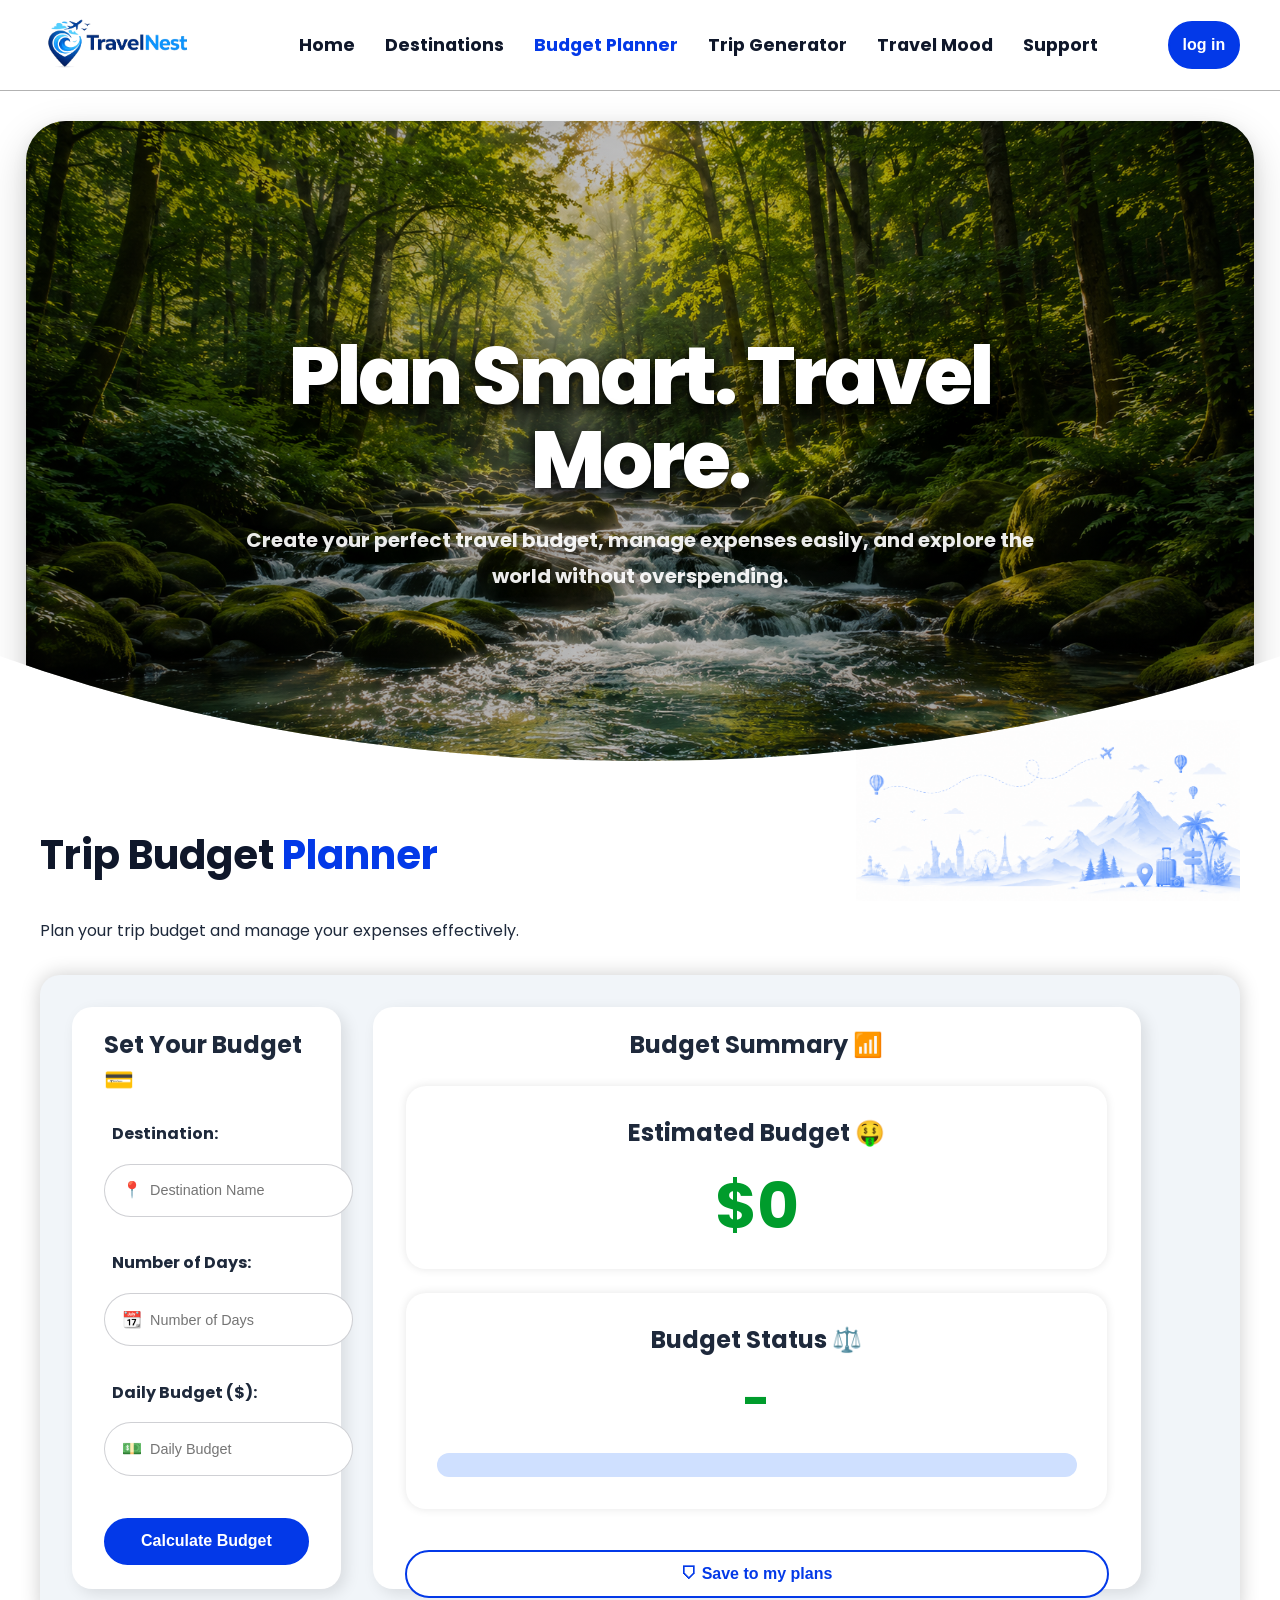
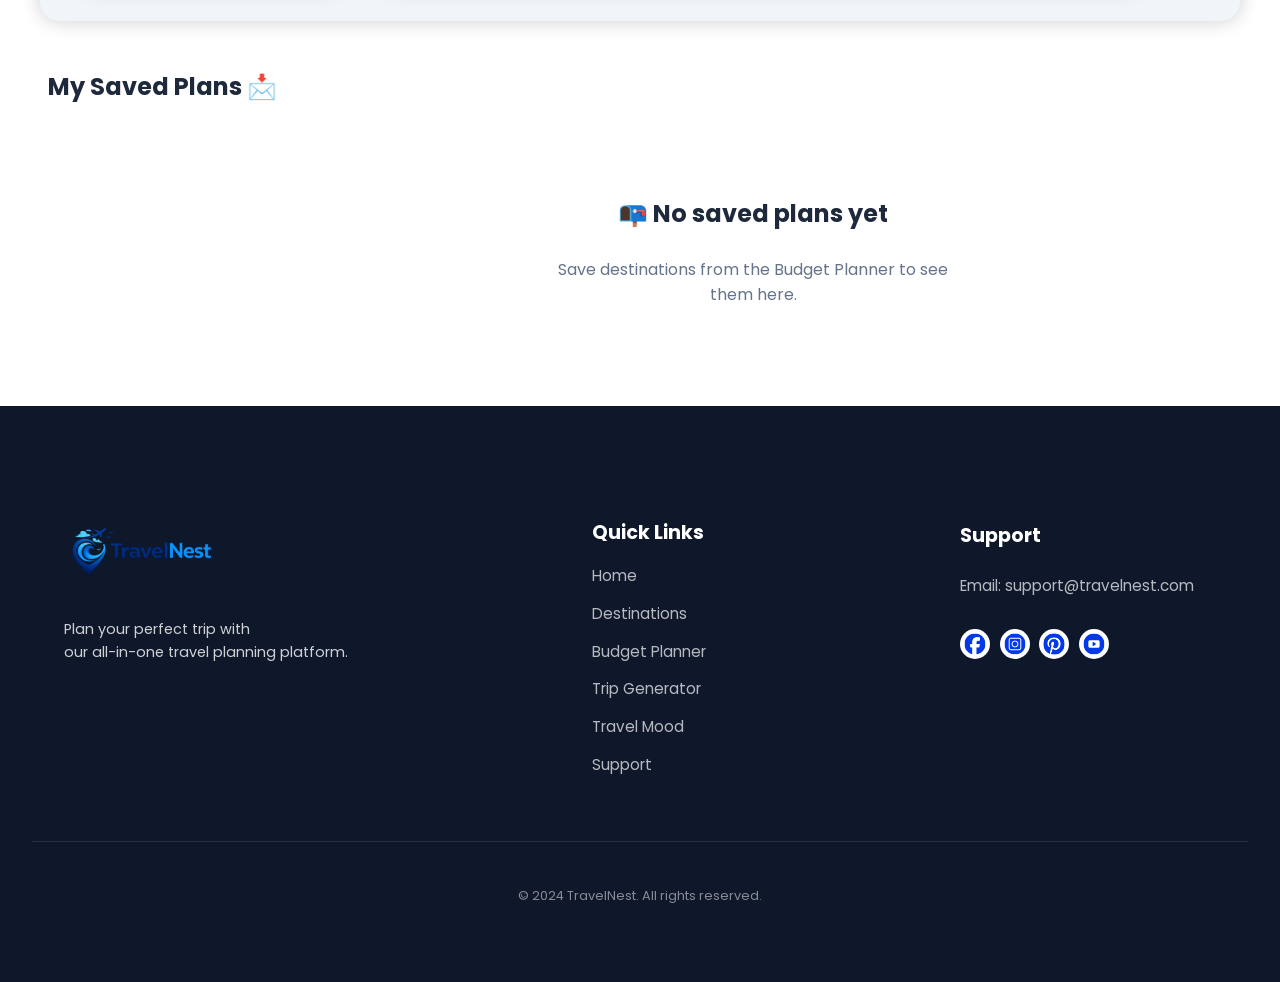
==== commit dd14540f: "Add wishlist, validations, popups & UI enhancements Introduce multiple feature and UI improvements a" ====
--- a/budget-planner.html
+++ b/budget-planner.html
@@ -61,16 +61,22 @@
 
                     <form id="budgetForm">
                         <label for="destination">Destination:</label>
-                        <input type="text" id="destination" name="destination" required placeholder="📍 Country Name">
-                        <p>Where are you planning to go?</p>
+                        <div class="destination-wrapper">
+                            <input type="text" id="destination" name="destination" required placeholder="Destination Name">
+                        </div>
+                        <p id="destinationError" class="error-message"></p>
 
                         <label for="numberOfDays">Number of Days:</label>
-                        <input type="number" id="numberOfDays" name="numberOfDays" placeholder="📆 Number of Days" required>
-                        <p>How many days will your trip last?</p>
+                        <div class="duration-wrapper-1">
+                            <input type="number" id="numberOfDays" name="numberOfDays" required placeholder="Number of Days">
+                        </div>
+                        <p id="numberOfDaysError" class="error-message"></p>
 
                         <label for="totalBudget">Daily Budget ($):</label>
-                        <input type="number" id="totalBudget" name="totalBudget" required placeholder="💵 Budget">
-                        <p>What is your average daily budget for this trip?</p>
+                        <div class="daily-budget-wrapper">
+                            <input type="number" id="totalBudget" name="totalBudget" required placeholder="Daily Budget">
+                        </div>
+                        <p id="totalBudgetError" class="error-message"></p>
 
                         <button id="planner-calculate-btn" type="submit" class="button">Calculate Budget</button>
                     </form>
@@ -89,8 +95,15 @@
                             <div id="plannner-progress-bar" class="progress-bar"></div>
                         </div>
                     </div>
-                    <button class="secondary-button">⛉ Save to my plans</button>
+                    <button id="save-to-plans-btn" class="secondary-button">⛉ Save to my plans</button>
                 </div>
+            </div>
+        </section>
+
+        <section class="wishlist-section">
+            <h2>My Saved Plans 📩</h2>
+
+            <div id="wishlist-container" class="wishlist-container">
             </div>
         </section>
     </main>
--- a/style.css
+++ b/style.css
@@ -51,20 +51,6 @@
 }
 
 input:focus {
-    outline: none;
-    border-color: var(--secondary);
-    box-shadow: 0 0 5px rgba(3, 57, 232, 0.5);
-}
-
-select {
-    padding: 1.1rem;
-    border: 1px solid rgba(15, 23, 42, 0.2);
-    border-radius: 50px;
-    width: 100%;
-    font-size: 0.9rem;
-}
-
-select:focus {
     outline: none;
     border-color: var(--secondary);
     box-shadow: 0 0 5px rgba(3, 57, 232, 0.5);
@@ -173,6 +159,8 @@
     cursor: pointer;
 }
 
+/*------------------------------------------------------------------ Home Page-----------------------------------------------------------------------*/
+
 .hero {
     display: grid;
     grid-template-columns: 1fr 1.6fr;
@@ -558,7 +546,7 @@
 /*Home page mobile designe*/
 
 
-/* Destination Explorer Styles --------------------------------------------------------------------------------------------------------------*/
+/* --------------------------------------------------------Destination Explorer Styles --------------------------------------------------------------*/
 
 .destination-explorer {
     margin: 0 3rem;
@@ -583,19 +571,42 @@
     gap: 1rem;
     margin: 2rem 0;
 }
-
+.icon-select-bar,
 .select-bar {
-    padding: 0.8rem;
+    width: 20rem;
+    padding: 1.1rem 3rem 1.1rem 1.3rem;
+
     border: 1px solid rgba(15, 23, 42, 0.2);
-    border-radius: 20px;
-    width: fit-content;
+    border-radius: 50px;
+
     font-size: 0.9rem;
-}
-
+    cursor: pointer;
+
+    appearance: none;
+    -webkit-appearance: none;
+    -moz-appearance: none;
+
+    background-color: white;
+
+    background-image: url("data:image/svg+xml,%3Csvg xmlns='http://www.w3.org/2000/svg' width='16' height='16' fill='%23666' viewBox='0 0 16 16'%3E%3Cpath d='M2 5l6 6 6-6' stroke='%23666' stroke-width='2' fill='none' stroke-linecap='round' stroke-linejoin='round'/%3E%3C/svg%3E");
+
+    background-repeat: no-repeat;
+
+    /* move arrow left */
+    background-position: calc(100% - 20px) center;
+
+    background-size: 16px;
+}
+.icon-select-bar:focus,
 .select-bar:focus {
     outline: none;
     border-color: var(--secondary);
     box-shadow: 0 0 5px rgba(3, 57, 232, 0.5);
+}
+
+.icon-select-bar:focus:hover,
+.select-bar:hover {
+    border-color: var(--secondary);
 }
 
 .destination-grid {
@@ -690,26 +701,31 @@
 /* Popup Window Styles */
 
 .popup-window {
-    position: fixed;
-    top: 50%;
-    left: 50%;
-    transform: translate(-50%, -50%);
     width: 60%;
-    height: 70%;
+    max-height: 85vh;        /* prevents overflow on small screens */
+    overflow-y: auto;        /* scroll if content is too tall */
     background: var(--white);
     border-radius: 20px;
     box-shadow: 5px 5px 15px rgba(0, 0, 0, 0.3);
     display: flex;
     z-index: 2000;
     padding: 1rem;
-    opacity: 0;
-    pointer-events: none;
-    transition: opacity 0.3s ease;
-}
-
-.popup-window.active { /* pop up window active*/
-    opacity: 1;
-    pointer-events: auto;
+    position: relative;      /* needed for close button positioning */
+}
+
+/* Remove the old opacity/pointer-events — backdrop handles show/hide now */
+.popup-backdrop {
+    position: fixed;
+    inset: 0;
+    background: rgba(0, 0, 0, 0.5);
+    z-index: 1999;
+    display: none;
+    justify-content: center;
+    align-items: center;
+}
+
+.popup-backdrop.active {
+    display: flex;
 }
 
 .close-button {
@@ -807,7 +823,32 @@
     margin-bottom: 0.5rem;
 }
 
-/* Trip Budget Planner Styles --------------------------------------------------------------------------------------------------------------*/
+.no-results{
+    grid-column: 1 / -1;
+
+    display: flex;
+    flex-direction: column;
+    justify-content: center;
+    align-items: center;
+
+    text-align: center;
+
+    min-height: 300px;
+    width: 100%;
+}
+
+/*-------------------------------------------------------------------- Trip Budget Planner Styles and Trip Generator Styles ------------------------------------------------------*/
+.error-message{
+    color: #ef4444;
+    font-size: 0.85rem;
+    min-height: 15px; /* reserve space */
+    margin-top: 5px;
+    margin-left: 8px;
+}
+
+.input-error{
+    border: 2px solid #ef4444 !important;
+}
 
 .budget-planner-header,
 .trip-generator-header,
@@ -830,6 +871,7 @@
     height: auto;
 }
 
+
 .budget-container-styles,
 .travel-mood-styles {
     display: flex;
@@ -841,17 +883,28 @@
     background-color: var(--white);
     padding: 0rem 2rem;
     margin:1rem 0;
-    height: auto;  
+    height: 65vh;  
     border-radius: 20px;
     padding-bottom: 1.5rem;
     box-shadow: 5px 5px 15px rgba(0, 0, 0, 0.1);
 }
 
+.travel-mood-styles {
+    height: auto;
+}
+
+.budget-container-styles {
+    height: 62vh;
+}
+
 .budget-container-styles form {
     display: flex;
     flex-direction: column;
-    gap: 1rem;
-    
+    height: 100%;
+}
+
+#planner-calculate-btn {
+    margin-top: auto;
 }
 
 .budget-planner-header,
@@ -879,20 +932,16 @@
     font-weight: bold;
 }
 
-.budget-container-styles p {
-    margin-top: 0%;
-    color: var(--text-dark);
-    font-weight: 600;
-    font-size: 0.9rem;
-    margin-left: 1rem;
-}
-
 .budget-container-styles input{
     width: 95%;
 }
 
 .budget-container-styles button {
     width: 100%;
+}
+
+.budget-container-styles input{
+    margin-top: 1rem;
 }
 
 .estimated-budget {
@@ -910,16 +959,14 @@
     color: var(--accent);
     font-size: 4rem;
     margin: 0.5rem 0 0 0;
-
 }
 
 .estimated-budget h2 {
-
     margin-top: 0.8rem;
 }
 
 .progress-container {
-    margin: 2rem ;
+    margin: 1rem ;
     width: 40rem;
     height: 1.5rem;
     background: #cfe0ff;
@@ -950,7 +997,7 @@
     background-color: var(--white);
     padding: 0rem 2rem;
     margin: 1rem 0;
-    height: 60vh; 
+    height: 68vh;  
     border-radius: 20px;
     box-shadow: 5px 5px 15px rgba(0, 0, 0, 0.1);
 }
@@ -959,7 +1006,7 @@
 .trip-grnerator-form-grid {
     display: grid;
     grid-template-columns: 0.1fr 1fr;
-    margin-top: 0.8rem;
+
 }
 
 #trip-generator-styles {
@@ -996,7 +1043,7 @@
 #tripGeneratorForm {
     display: flex;
     flex-direction: column;
-    gap: 1rem;
+    gap: 0;
     margin: 1rem 2rem;
 }
 
@@ -1033,7 +1080,23 @@
 
 #tripGen-budget-summary{
     gap: 0;
-
+    position: relative;
+    overflow: hidden;
+
+}
+
+#tripGen-budget-summary{
+    position: relative;
+}
+
+.trip-placeholder{
+    position: absolute;
+    inset: 0;
+    width: 100%;
+    height: 100%;
+    object-fit: cover;
+    z-index: 100;
+    border-radius: 20px;
 }
 
 .suprise-destination-image {
@@ -1161,11 +1224,169 @@
 }
 
 
-
-
-
-
-/* Travel mood page */
+#save-to-plans-btn{
+    margin-top: 1.1rem;
+}
+
+#generate-submit-btn{
+    margin-top: auto;
+}
+
+#tripGeneratorForm{
+    display: flex;
+    flex-direction: column;
+    height: 100%;
+}
+
+#tripGeneratorForm label{
+    margin-bottom: 1rem;
+}
+
+#wish-button{
+    margin-top: 2.4rem;
+}
+
+.wishlist-section{
+    margin: 3rem 2rem 2rem 3rem;
+
+}
+
+.no-results-2{
+    grid-column: 1 / -1;
+
+    display:flex;
+    flex-direction:column;
+    justify-content:center;
+    align-items:center;
+
+    width:100%;
+    min-height:250px;
+
+    text-align:center;
+
+    margin:0 auto;
+    margin-left: 10rem;
+    padding:20px;
+    box-sizing:border-box;
+}
+
+.no-results-2 h2{
+    margin-bottom: 10px;
+}
+
+.no-results-2 p{
+    color: #64748b;
+    max-width: 400px;
+}
+
+.wishlist-container{
+    display:grid;
+    grid-template-columns:repeat(auto-fill,minmax(350px,350px));
+    gap:20px;
+    justify-content:start;
+}
+
+.wishlist-card{
+    width:350px;
+    background:white;
+    border-radius:20px;
+    overflow:hidden;
+    box-shadow:0 4px 15px rgba(0,0,0,0.1);
+}
+
+.wishlist-card img{
+    width:100%;
+    height:220px;
+    object-fit:cover;
+}
+
+.wishlist-info{
+    padding:20px;
+}
+
+.wishlist-info h3{
+    margin-top: 0;
+}
+
+
+#budget,
+#tripType {
+    width: 100%;
+}
+
+.budget-type-wraper,
+.trip-type-wraper{
+    position: relative;
+}
+.budget-type-wraper::before{
+    content: "💰";
+    position: absolute;
+    left: 18px;
+    top: 50%;
+    transform: translateY(-50%);
+    z-index: 1;
+}
+
+.trip-type-wraper::before{
+    content: "🏝️";
+    position: absolute;
+    left: 18px;
+    top: 50%;
+    transform: translateY(-50%);
+    z-index: 1;
+}
+
+.icon-select-bar{
+    padding-left: 45px;
+}
+
+
+
+.duration-wrapper,
+.destination-wrapper,
+.duration-wrapper-1,
+.daily-budget-wrapper {
+    position: relative;
+}
+
+.duration-wrapper::before,
+.destination-wrapper::before,
+.duration-wrapper-1::before,
+.daily-budget-wrapper::before {
+    position: absolute;
+    left: 18px;
+    top: 50%;
+    transform: translateY(-50%);
+    z-index: 1;
+}
+
+.duration-wrapper input,
+.destination-wrapper input,
+.duration-wrapper-1 input,
+.daily-budget-wrapper input {
+    padding-left: 45px;
+    width: 90%;
+}
+
+.duration-wrapper::before {
+    content: "📆";
+}
+
+.destination-wrapper::before {
+    content: "📍";
+    top: 60%;
+}
+
+.duration-wrapper-1::before {
+    content: "📆";
+    top: 60%;
+}
+
+.daily-budget-wrapper::before {
+    content: "💵";
+    top: 60%;
+}
+/*------------------------------------------------------------- Travel mood page -------------------------------------------------------------------------------*/
 
 
 
@@ -1188,10 +1409,14 @@
     background-position: center;
     background-repeat: no-repeat;
     border-radius: 24px;
+    position: relative;        /* ← ADD THIS */
+    min-height: 350px;         /* ← ADD THIS so container has height */
+    padding-bottom: 2rem;      /* ← ADD THIS for spacing */
 }
 
 #travel-mood-styles-top {
     padding: 0%;
+    height: auto;
 }
 
 #travel-mood-styles-top h2 {
@@ -1213,6 +1438,11 @@
     margin: 1.5rem 0;
     margin-top: 0%;
     flex-wrap: wrap;
+}
+
+.destination-filter button.active {
+    background: var(--secondary);
+    color: var(--white);
 }
 
 .sound-buttons button,
@@ -1229,7 +1459,7 @@
     transform: scale(1.05);
 }
 
-.sound-buttons .active,
+.sound-buttons .active,play-pause-btn
 .destination-filter .active {
     background: #1d4ed8;
     color: white;
@@ -1240,11 +1470,29 @@
 }
 .music-banner {
     width: 45%;
-    height: 350px;
+    height: 280px;
     position: relative;
     overflow: hidden;
     border-radius: 25px;
-    margin-bottom: 4rem;
+    margin-bottom: 2rem;
+}
+
+
+#play-pause-btn{
+    margin-bottom: 1rem;
+}
+
+#volume-slider {
+    -webkit-appearance: none;
+    appearance: none;
+    width: 100px !important;   /* ← override global input width */
+    height: 4px;
+    border-radius: 2px;
+    background: rgba(255, 255, 255, 0.4);
+    outline: none;
+    cursor: pointer;
+    padding: 0 !important;     /* ← override global input padding */
+    border: none !important;   /* ← override global input border */
 }
 
 .banner-content button{
@@ -1260,12 +1508,14 @@
 }
 
 .overlay{
-
     position: absolute;
     inset: 0;
-    background: linear-gradient(to top,rgba(0,0,0,0.96),rgba(0,0,0,0.01));
+    background: linear-gradient(
+        to top,
+        rgba(0,0,0,0.55),
+        rgba(0,0,0,0.1)
+    );
     z-index: 1;
-
 }
 
 .music-banner {
@@ -1275,13 +1525,14 @@
     height: 18rem;
 }
 
-.music-banner img {
+.music-banner img{
     width: 100%;
     height: 100%;
     object-fit: cover;
+    display: block;
 }
  
-.banner-content {
+.travel-mood-banner-content {
     position: absolute;
     bottom: 1.5rem;
     left: 1.5rem;
@@ -1289,16 +1540,16 @@
     color: white;
 }
 
-.banner-content h3 {
+.travel-mood-banner-content h3 {
     font-size: 2rem;
     margin-bottom: 0%
 }
 
-.banner-content p {
+.travel-mood-banner-content p {
     margin: 0%;
 }
 
-.banner-content button {
+.travel-mood-banner-content button {
     margin-top: 1rem;
     padding: 0.7rem 1.2rem;
     border: 1px solid white;
@@ -1312,7 +1563,8 @@
     grid-template-columns: repeat(auto-fit, minmax(325px, max-content));
     justify-content: center;
     gap: 1.5rem;
-    margin-top: 2rem;
+    margin-top: 1.5rem;
+    margin-bottom: 2rem;
 }
 
 .destination-item {
@@ -1350,10 +1602,13 @@
 }
 
 .destination-item button {
+    background: var(--white);
     align-self: flex-start;
-    padding: 0.6rem 1rem;
+    padding: 0.8rem 1rem;
     border-radius: 999px;
     font-weight: 600;
+    border: 1px solid rgba(15, 23, 42, 0.2);
+    cursor: pointer;
     will-change: transform;
 }
 
@@ -1376,20 +1631,27 @@
 
 .visited.active,
 .planned.active {
-    color: rgb(0, 61, 0);
-    background-color: var(--accent);
-}
-
-#travel-mood-more-destination {
-    margin-top: 2rem;
-    width: 100%;
-}
-
-#travel-mood-more-destination {
-    margin-top: 2rem;
-}
-
-/*Feed back and Support Page*/
+    color: var(--white);
+    background-color: var(--secondary);
+}
+
+#travel-mood-styles-top {
+    padding: 0%;
+}
+
+#travel-mood-styles-top h2 {
+    padding-top: 4rem;
+}
+
+.travel-mood-styles {
+    background: var(--white);
+    border-radius: 24px;
+    padding: 2rem;
+    box-shadow: 0 5px 20px rgba(0,0,0,0.3);
+    gap: 0;
+}
+
+/*------------------------------------------------------------------Feed back and Support Page-------------------------------------------------------------------------*/
 
 .support-grid {
     display: grid;
@@ -1410,6 +1672,7 @@
     flex-direction: column;
     margin-bottom: 1.5rem;
     width: 100%;
+    margin-bottom: 0%;
 }
 
 .input-group input {
@@ -1518,7 +1781,7 @@
     margin-bottom: 0.8rem;
 }
 
-/*----------------------------------------------------------------*/
+/*------------------------------------------------------------------Page Banner -------------------------------------------------------------------*/
 .page-banner{
     position: relative;
     width: 96%;
@@ -1567,28 +1830,19 @@
 .banner-content{
     position: relative;
     z-index: 2;
-
     text-align: center;
-
     max-width: 850px;
-
     padding: 40px 60px;
-
     border-radius: 30px;
 
 }
 
 .banner-content h1{
     font-size: 5rem;
-
     font-weight: 800;
-
     line-height: 1.05;
-
     letter-spacing: -3px;
-
     color: white;
-
     margin-bottom: 20px;
 
     text-shadow:
@@ -1597,18 +1851,17 @@
         0 15px 45px rgba(0,0,0,0.6);
 }
 
-
-/* ===== PARAGRAPH ===== */
-
 .banner-content p{
     font-size: 1.25rem;
+    font-weight: bold;
     line-height: 1.8;
     color: rgba(255,255,255,0.92);
+
     text-shadow:
-        0 4px 10px rgba(0,0,0,0.8),
-        0 8px 25px rgba(0,0,0,0.7),
-        0 15px 45px rgba(0,0,0,0.6);
-}
-
-
-
+        2px 4px 10px rgba(0,0,0,0.5),
+        2px 8px 25px rgba(0,0,0,0.20),
+        2px 15px 45px rgba(0,0,0,0.10);
+}
+
+
+
--- a/mobile.css
+++ b/mobile.css
@@ -18,6 +18,10 @@
     --accent: #10B981;
 
     }   
+
+    *{
+        box-sizing: border-box;
+    }
 
     html, body {
         overflow-x: hidden;
@@ -131,6 +135,7 @@
         height: 300px;
         object-fit: cover;
         margin-top: 0%;
+        box-shadow: 0px 15px 5px rgba(0, 0, 0, 0.3);
     }
     
     .hero-stats {
@@ -241,6 +246,7 @@
         display: flex ;
         justify-content: space-around;
     }
+    
 
     /*For destination page========================================================================================================*/
 
@@ -248,7 +254,7 @@
     .destination-grid {
         display: flex;
         flex-direction: column;
-        margin: 0%;
+        margin: 0 0 2rem 0;
     }
 
     .explore-card {
@@ -308,168 +314,322 @@
         cursor: pointer;
     }
 
-
-    /*For budget planner page========================================================================================================*/
-
-    .budget-planner-header {
-        display: flex ;  
-        flex-direction: column ;
-        align-items: center ;
-        text-align: center ;
-        padding: 1rem;
-        width: auto;
-        height: auto;
-        margin: 4%;
-        padding: 0%;
-    }
-
-    .budget-planner-container {
-        display: flex ;
-        flex-direction: column ;
-        align-items: center ;
-        text-align: center ;
-        padding: 1rem;
-        width: 100%;
-        height: auto;
-        width: auto;
-        margin: 2%;
-        padding: 16px;
-        gap: 2px;
-    }
-
-    .budget-container-styles {
-        display: flex ;
-        flex-direction: column ;
-        align-items: center ;
-        text-align: center ;
-        padding: 5%;
-        width: auto;
-        height: auto;
-        
-    }
-
-    .budget-container-styles form input {
-        width: 90%;
-        padding: 10px;
-        margin-bottom: 1rem;
-    }
-
-    .estimated-budget {
-        width: 90%;
-        height: auto;
-    }
-
-    .progress-container {
-        width: 90%;
-        height: 1rem;
-        margin: 1rem auto;
-        background: var(--light-blue);
-        border-radius: 50px;
-        overflow: hidden;
-}
-
-
-    .progress-bar {
-        width: 0%;
-        height: 100%;
-        background: var(--secondary);
-        border-radius: 50px;
-    }
-
-    /* Trip Generator Page Mobile */
-
-
-    .trip-generator-container {
+      .popup-window{
+        position: fixed;
+
+        top: 50%;
+        left: 50%;
+
+        transform: translate(-50%, -50%);
+
+        width: 92%;
+        max-width: 92%;
+
+        max-height: 85vh;
+        overflow-y: auto;
+
+        padding: 20px;
+
+        border-radius: 25px;
+    }
+
+    .window-grid{
         display: flex;
         flex-direction: column;
-        padding: 0.8rem;
-        margin: 0.8rem;
-        gap: 1rem;
-        box-sizing: border-box;
-    }
-
-    .trip-generator-styles,
-    #trip-generator-styles {
-        width: 100%;
-        height: auto;
-        padding: 1rem;
+        gap: 15px;
+    }
+
+    .window-grid img{
+        display: block;
+        width: 100%;
+        height: 180px;
+        object-fit: cover;
+        border-radius: 15px;
+    }
+
+    .popup-window h2{
+        font-size: 1.8rem;
+        text-align: center;
+    }
+
+    .popup-window p,
+    .popup-window li{
+        font-size: 0.95rem;
+        line-height: 1.6;
+    }
+
+    .close-button{
+        top: 15px;
+        right: 20px;
+        font-size: 1.8rem;
+    }
+
+        .window-grid{
+        display:block;
+    }
+
+    .window-grid img{
+        display:none;
+    }
+
+    .popup-window{
+        width:90%;
+        max-height:80vh;
+        overflow-y:auto;
+    }
+
+    #searchInput{
+        width:100%;
+        padding: 1.1rem 3rem 1.1rem 1.3rem;
+        width:114%;
+        
+    }
+
+
+
+/*========================================================================================================*/
+/* Budget Planner Mobile */
+
+    .budget-planner-container{
+        display:flex;
+        flex-direction:column;
+        gap:20px;
+        padding:15px;
+        margin:15px;
+    }
+
+    .budget-container-styles{
+        width:100%;
+        padding:25px 20px;
+        text-align:left;
+        align-items:stretch;
+    }
+
+    .budget-container-styles h2{
+        text-align:center;
+        margin-bottom:25px;
+    }
+
+    #budgetForm{
+        width:100%;
+    }
+
+    #budgetForm label{
+        display:block;
+        text-align:left;
+        margin-bottom:8px;
+        font-weight:600;
+    }
+
+    .destination-wrapper,
+    .duration-wrapper-1,
+    .daily-budget-wrapper{
+        width:100%;
+    }
+
+    #budgetForm input{
+        width:100%;
+        height:55px;
+        font-size:16px;
+        padding-left:45px;
+        margin-bottom:8px;
+    }
+
+    .error-message{
+        text-align:left;
+        margin-bottom:15px;
+    }
+
+    #planner-calculate-btn{
+        width:100%;
+        margin-top:15px;
+    }
+
+    .budget-summary{
+        width:100%;
+    }
+
+    .estimated-budget{
+        width:100%;
+        margin-bottom:15px;
+    }
+
+    .progress-container{
+        width:100%;
+    }
+    .budget-form{
+        height:auto !important;
+        min-height:fit-content;
+        padding-bottom:25px;
+    }
+    #budget-summary{
+        height:auto !important;
+        min-height:fit-content;
+        padding-bottom:25px;
+    }
+
+    .progress-container{
+        width:100%;
+        max-width:100%;
+        height:1.2rem;
+    }
+
+    .destination-wrapper::before,
+    .duration-wrapper-1::before{
+        top: 53%;
+    }
+    .daily-budget-wrapper::before{
+        top: 50%;
+    }
+
+    .wishlist-container{
+        display:flex;
+        flex-direction:column;
+        align-items:center;
+        width:100%;
+    }
+    .wishlist-section h2{
+        text-align:center;
+    }
+
+    .wishlist-card{
+        margin-right: 1rem;
+    }
+
+    .no-results-2{
+        width:100%;
+        margin:0;
+        margin-right: 2rem;
+        padding:20px;
+        text-align:center;
+    }
+
+    .no-results-2 h2,
+    .no-results-2 p{
+        text-align:center;
+        width:100%;
+    }
+
+
+/* ===================================
+   Trip Generator Mobile Fix
+=================================== */
+
+    .trip-generator{
         margin: 0;
-        box-sizing: border-box;
-    }
-
-    .tripGeneratorForm input {
-        width: 100%;
-        box-sizing: border-box;
-    }
-
-    .trip-grnerator-form-grid {
-        display: flex;
-        flex-direction: column;
-        text-align: center;
-        gap: 1rem;
-    }
-
-    .trip-generator-title-image img {
-        width: 60px;
-    }
-
-    #tripGeneratorForm {
-        margin: 1rem 0;
-        width: 100%;
+    }
+
+
+    .trip-placeholder{
+        display: none;
+    }
+
+    .trip-generator-container{
+        display:flex !important;
+        flex-direction:column !important;
+        padding:15px;
+        margin:15px;
+    }
+
+    .trip-generator-styles{
+        width:100%;
+        align-items:center;
+        text-align:center;
+        height:auto !important;
+        min-height:fit-content;
+        padding:25px 20px !important;
+        margin:0;
+    }
+
+    .trip-generator-styles h3{
+        text-align:center;
+        margin-bottom:25px;
+    }
+
+    /* Fix title section */
+    .trip-grnerator-form-grid{
+        display:flex !important;
+        flex-direction:column !important;
+        align-items:center;
+        text-align:center;
+        gap:15px;
+    }
+
+    .trip-generator-title-image{
+        padding:0;
+    }
+
+    .trip-generator-title-image img{
+        width:70px;
+        height:auto;
+    }
+
+    .trip-grnerator-form-grid h2{
+        margin:0;
+    }
+
+    .trip-grnerator-form-grid p{
+        width:100%;
+        margin:0;
+    }
+
+    /* Form */
+    #tripGeneratorForm{
+        margin:20px 0 0 0;
+        width:100%;
+    }
+
+    #tripGeneratorForm label{
+        display:block;
+        margin-bottom:10px;
+    }
+
+    .trip-type-wraper,
+    .budget-type-wraper,
+    .duration-wrapper{
+        width:100%;
     }
 
     #tripType,
-    .tripGeneratorForm input {
-        width: 100%;
-        box-sizing: border-box;
-    }
-
-    .suprise-destination-image {
-        width: 100%;
-        height: auto;
-    }
-
-    .suprise-destination-image img {
-        height: 220px;
-        object-fit: cover;
-    }
-
-    #tripGen-budget-summary h2 {
-        text-align: center;
-    }
-
-    .surprised-destination-details {
-        justify-content: center;
-        gap: 0.6rem;
-    }
-
-    .surprised-destination-details div {
-        margin: 0;
-    }
-
-    .trip-info-container {
-        display: grid;
-        grid-template-columns: 1fr 1fr;
-        gap: 1rem;
-        padding: 0;
-        width: 100%;
-        margin-top: 2rem;
-    }
-
-    .trip-info-box {
-        border-right: none;
-        justify-content: center;
-        text-align: center;
-        padding: 1rem;
-        background: #f8fafc;
-        border-radius: 16px;
-        flex-direction: column;
-    }
-
-    #wish-button {
-        font-size: 0.9rem;
-        padding: 0.9rem;
-    }
+    #budget,
+    #duration{
+        width:100%;
+    }
+
+    /* Result panel */
+    #tripGen-budget-summary{
+        height:auto !important;
+        min-height:fit-content;
+        padding-bottom:25px;
+    }
+
+    .suprise-destination-image{
+        width:100%;
+        height:220px;
+    }
+
+    .trip-info-container{
+        flex-direction:column;
+        width:100%;
+        align-items: center;
+        text-align: center;
+    }
+
+    .trip-info-box{
+        width:100%;
+        border-right:none;
+        border-bottom:1px solid #e5e7eb;
+        padding:10px 0;
+    }
+
+    .trip-info-box:last-child{
+        border-bottom:none;
+    }
+
+    #wish-button{
+        width:100%;
+    }
+
 
 
     /* ========================================================================== */
@@ -618,4 +778,23 @@
         justify-content: center;
     }
 
-}+
+    .trip-generator-container{
+        display: flex !important;
+        flex-direction: column !important;
+    }
+
+    .trip-generator-styles,
+    #trip-generator-styles{
+        width: 100% !important;
+        max-width: 100% !important;
+    }
+
+    .trip-info-container{
+        display: flex !important;
+        flex-direction: column !important;
+    }
+
+}
+
+
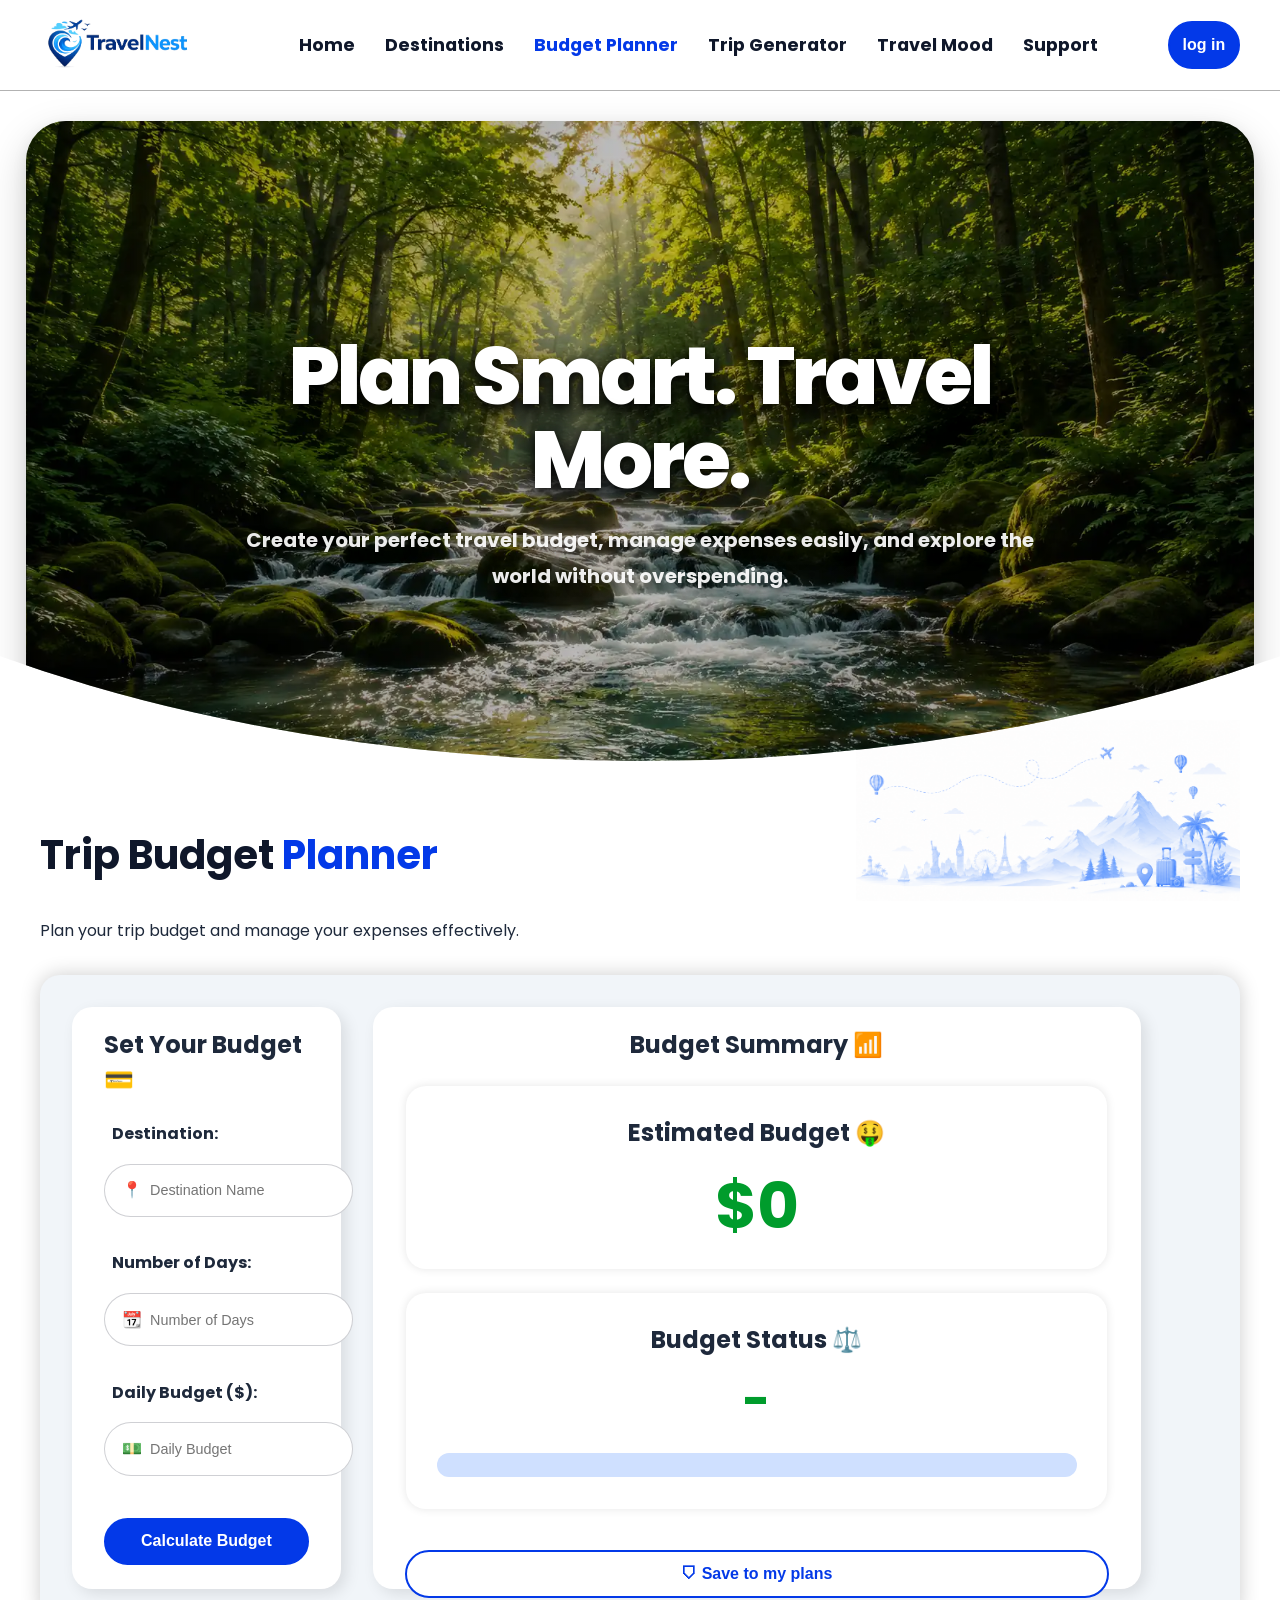
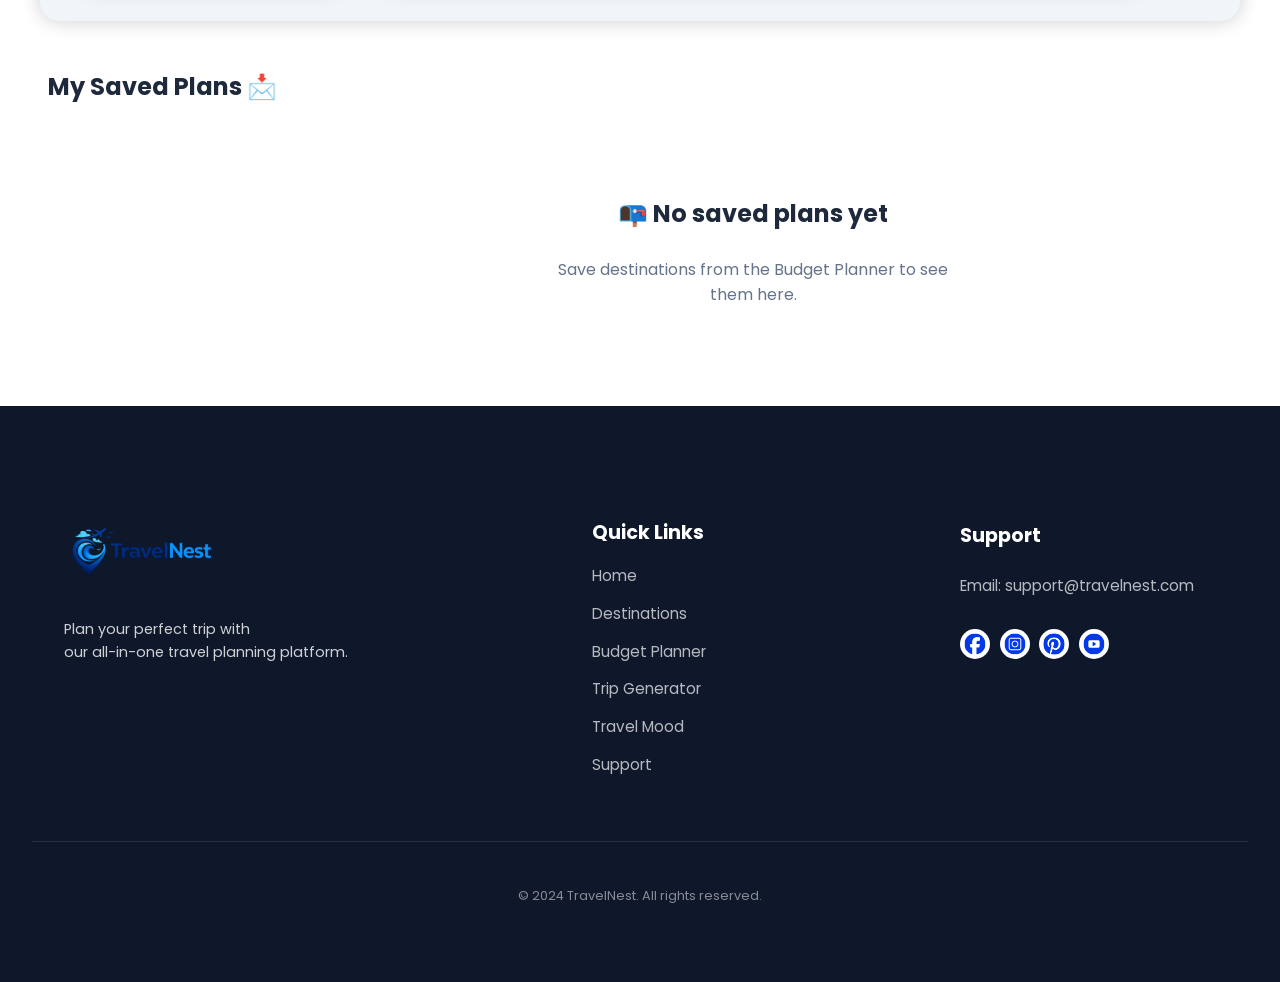
==== commit 4aa185d8: "Convert images to WebP and update refs Replace PNG/JPG banner and hero images with WebP assets and u" ====
--- a/budget-planner.html
+++ b/budget-planner.html
@@ -3,9 +3,13 @@
 <head>
     <meta charset="UTF-8">
     <meta name="viewport" content="width=device-width, initial-scale=1.0">
+    <meta
+    name="description"
+    content="TravelNest helps you discover destinations, create budgets, generate itineraries, and plan unforgettable trips.">
     <title>TravelNest - Budget Planner</title>
     <link href="https://fonts.googleapis.com/css2?family=Poppins&display=swap" rel="stylesheet">
     <link rel="stylesheet" href="style.css">
+    <link rel="stylesheet" href="mobile.css">
 </head>
 <body>
 
@@ -13,7 +17,7 @@
     <header>
         <nav class="nav-bar">
             <div>
-                <img  class="logo" src="icon/travelNest-logo.png" alt="">
+                <img  class="logo" src="icon/travelNest-logo.png" alt="TravelNest Logo">
             </div>
             <ul class="nav-links">
                 <li><a href="index.html">Home</a></li>
@@ -33,7 +37,7 @@
 
     <main>
         <!-- ===== Banner Section ===== -->
-        <section class="page-banner" style="--banner-img:url('img/banner-image-2.png');">
+        <section class="page-banner" style="--banner-img:url('img/banner-image-2.webp');">
             <div class="banner-overlay"></div>
 
             <div class="banner-content">
@@ -50,7 +54,7 @@
                 <p>Plan your trip budget and manage your expenses effectively.</p>
             </div>
             <div class="header-image">
-                <img src="img/budget-top.png" alt="">
+                <img src="img/budget-top.png" alt="Budget Planner Header Image" loading="lazy">
             </div>
         </section>
 
@@ -112,7 +116,7 @@
     <footer class="footer">
         <div class="footer-container">
             <div class="footer-brand">
-                <img  class="logo" src="icon/travelNest-logo.png" alt="">
+                <img  class="logo" src="icon/travelNest-logo.png" alt="TravelNest Logo">
                 <p>Plan your perfect trip with <br> our all-in-one travel planning platform.</p>
             </div>
             <div class="footer-links">
@@ -145,6 +149,5 @@
     </footer>
     <script src="js/destinations.js"></script>
     <script src="js/script.js"></script>
-    <link rel="stylesheet" href="mobile.css">
 </body>
 </html>
--- a/style.css
+++ b/style.css
@@ -1270,10 +1270,37 @@
     box-sizing:border-box;
 }
 
+.trip-wishlist-section h2{
+    margin-left: 0.8rem;
+}
+
+.no-results-3{
+    grid-column: 1 / -2;
+
+    display:flex;
+    flex-direction:column;
+    justify-content:center;
+    align-items:center;
+    text-align: center;
+
+    width:100%;
+    min-height:250px;
+
+    text-align:center;
+
+    margin:0 auto;
+    margin-left: 10rem;
+    padding:20px;
+    box-sizing:border-box;
+}
+
+
+.no-results-3 h2,
 .no-results-2 h2{
     margin-bottom: 10px;
 }
 
+.no-results-3 p,
 .no-results-2 p{
     color: #64748b;
     max-width: 400px;
@@ -1711,6 +1738,7 @@
     color: var(--accent);
     padding: 1rem;
     border-radius: 16px;
+    transition: opacity 0.5s ease;
 }
 
 .faq-container {
@@ -1779,6 +1807,50 @@
 
 .contact-card h3 {
     margin-bottom: 0.8rem;
+}
+
+.trip-wishlist-section{
+    margin:40px 2rem;
+}
+
+.trip-wishlist-section h2{
+    margin-bottom:20px;
+}
+
+.wishlist-grid{
+    display:grid;
+    grid-template-columns:
+        repeat(auto-fill,minmax(320px,1fr));
+    gap:20px;
+}
+
+.wishlist-card{
+    background:white;
+    border-radius:24px;
+    overflow:hidden;
+    box-shadow:0 8px 20px rgba(0,0,0,.08);
+}
+
+.wishlist-card img{
+    width:100%;
+    height:220px;
+    object-fit:cover;
+}
+
+.wishlist-info{
+    padding:20px;
+}
+
+.wishlist-info h3{
+    margin-bottom:10px;
+}
+
+.wishlist-info p{
+    margin-bottom:8px;
+}
+
+.remove-wishlist{
+    margin-top:10px;
 }
 
 /*------------------------------------------------------------------Page Banner -------------------------------------------------------------------*/
--- a/mobile.css
+++ b/mobile.css
@@ -245,6 +245,11 @@
     .social-icons {
         display: flex ;
         justify-content: space-around;
+    }
+
+    #emailinput{
+        width: 100%;
+        padding: 15px;
     }
     
 
@@ -379,9 +384,8 @@
     }
 
     #searchInput{
-        width:100%;
         padding: 1.1rem 3rem 1.1rem 1.3rem;
-        width:114%;
+        width:120%;
         
     }
 
@@ -481,21 +485,25 @@
     .daily-budget-wrapper::before{
         top: 50%;
     }
-
+    .trip-wishlist-container,
     .wishlist-container{
         display:flex;
         flex-direction:column;
         align-items:center;
         width:100%;
     }
+    .trip-wishlist-section h2,
     .wishlist-section h2{
         text-align:center;
     }
-
     .wishlist-card{
+        width:100%;
+        border-radius:15px;
+        margin-bottom:15px;
         margin-right: 1rem;
     }
 
+    .no-results-3,
     .no-results-2{
         width:100%;
         margin:0;
@@ -503,7 +511,8 @@
         padding:20px;
         text-align:center;
     }
-
+    .no-results-3 h2,
+    .no-results-3 p,
     .no-results-2 h2,
     .no-results-2 p{
         text-align:center;
@@ -581,6 +590,7 @@
 
     #tripGeneratorForm label{
         display:block;
+        text-align:left;
         margin-bottom:10px;
     }
 
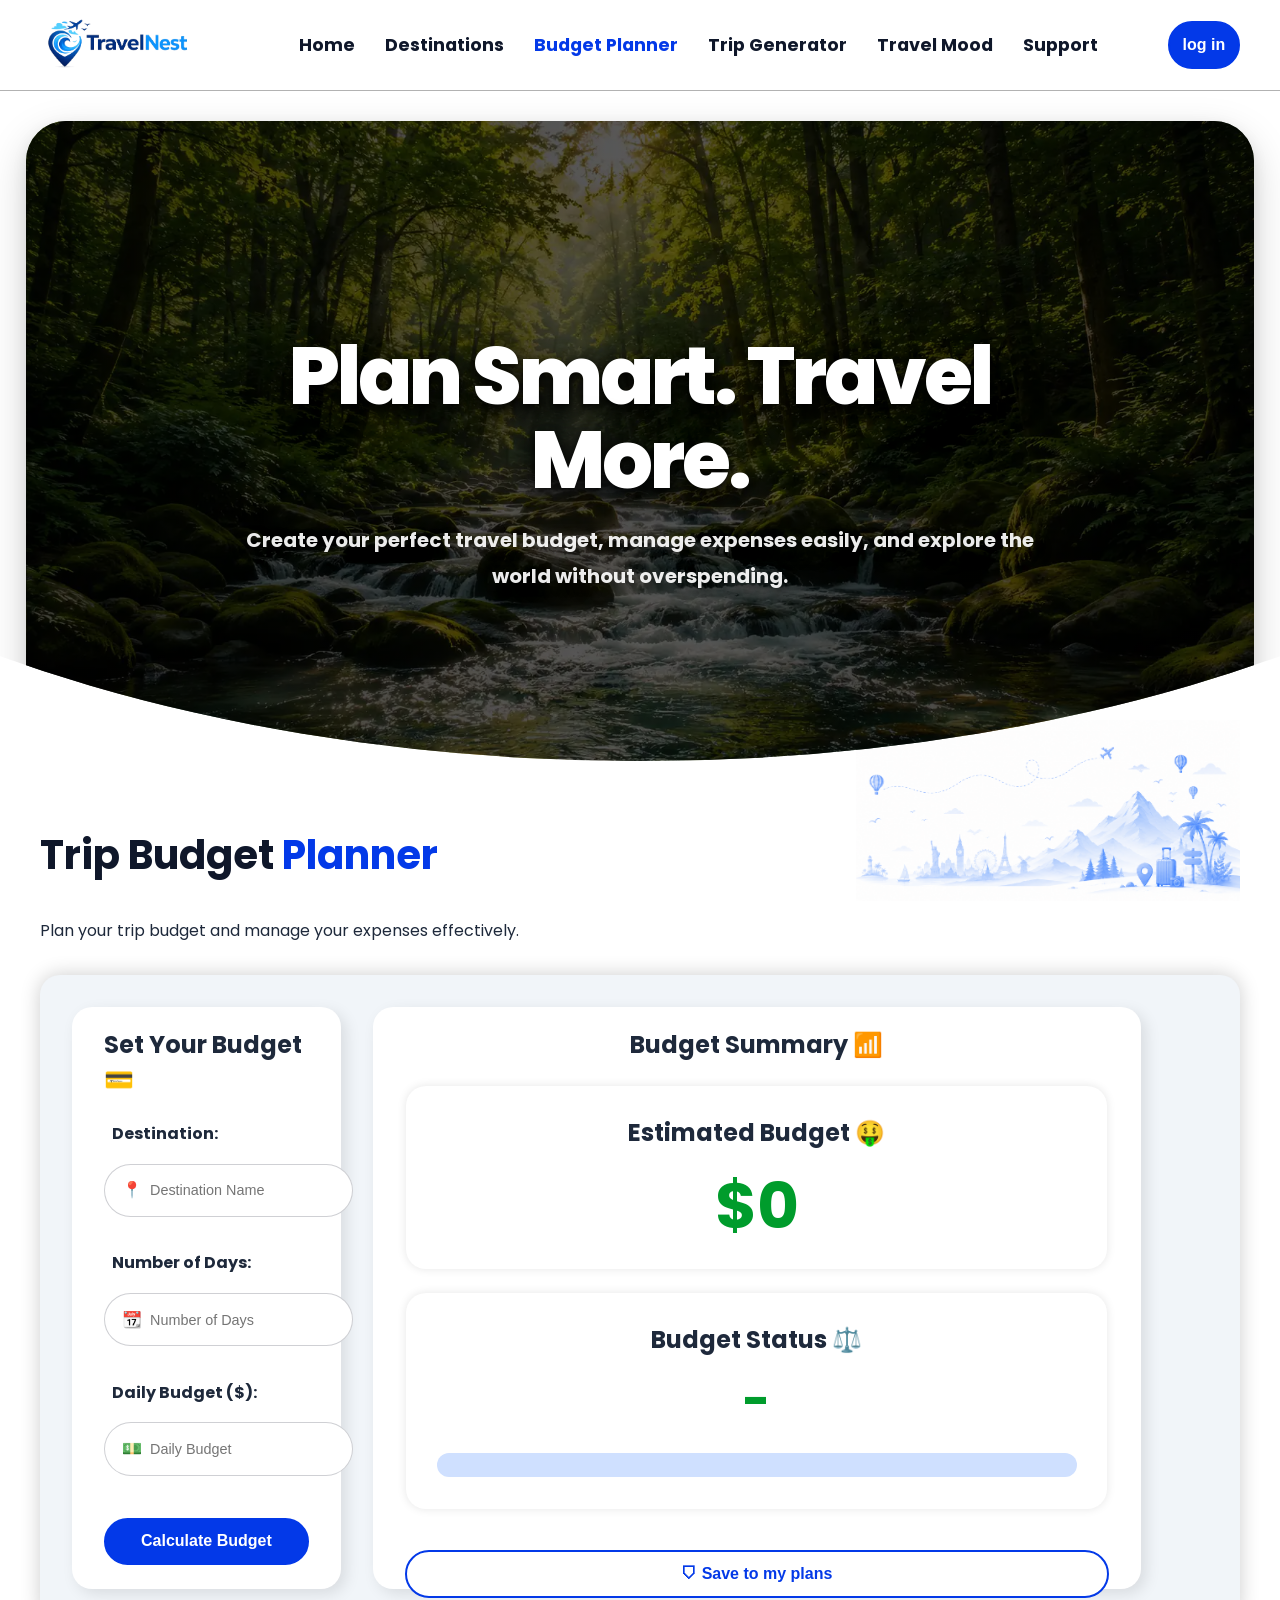
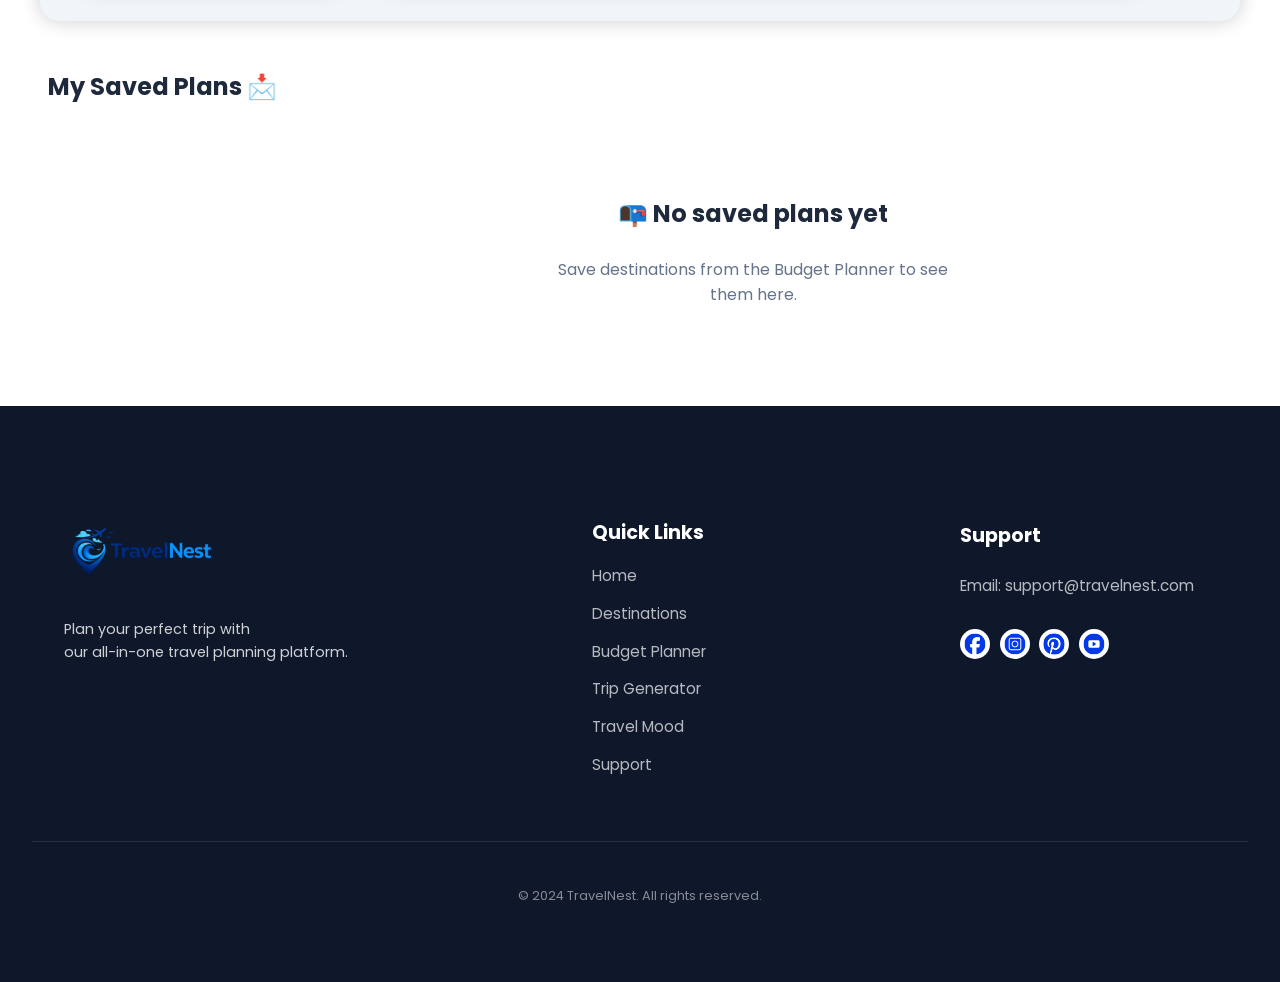
==== commit 05b7dddc: "Add banner overlay, preconnect fonts, fix attrs Add a dark gradient overlay for page banners, add fo" ====
--- a/budget-planner.html
+++ b/budget-planner.html
@@ -7,6 +7,8 @@
     name="description"
     content="TravelNest helps you discover destinations, create budgets, generate itineraries, and plan unforgettable trips.">
     <title>TravelNest - Budget Planner</title>
+    <link rel="preconnect" href="https://fonts.googleapis.com">
+    <link rel="preconnect" href="https://fonts.gstatic.com" crossorigin>
     <link href="https://fonts.googleapis.com/css2?family=Poppins&display=swap" rel="stylesheet">
     <link rel="stylesheet" href="style.css">
     <link rel="stylesheet" href="mobile.css">
@@ -147,7 +149,7 @@
             <p>&copy; 2024 TravelNest. All rights reserved.</p>
         </div>
     </footer>
-    <script src="js/destinations.js"></script>
-    <script src="js/script.js"></script>
+    <script src="js/script.js" defer></script>
+    <script src="js/destinations.js" defer></script>
 </body>
 </html>
--- a/style.css
+++ b/style.css
@@ -1936,4 +1936,21 @@
 }
 
 
-
+.page-banner::before{
+    content: "";
+    position: absolute;
+    inset: 0;
+
+    background:
+    linear-gradient(
+        to right,
+        rgba(0,0,0,0.75),
+        rgba(0,0,0,0.65),
+        rgba(0,0,0,0.75)
+    );
+
+    z-index: 1;
+}
+
+
+
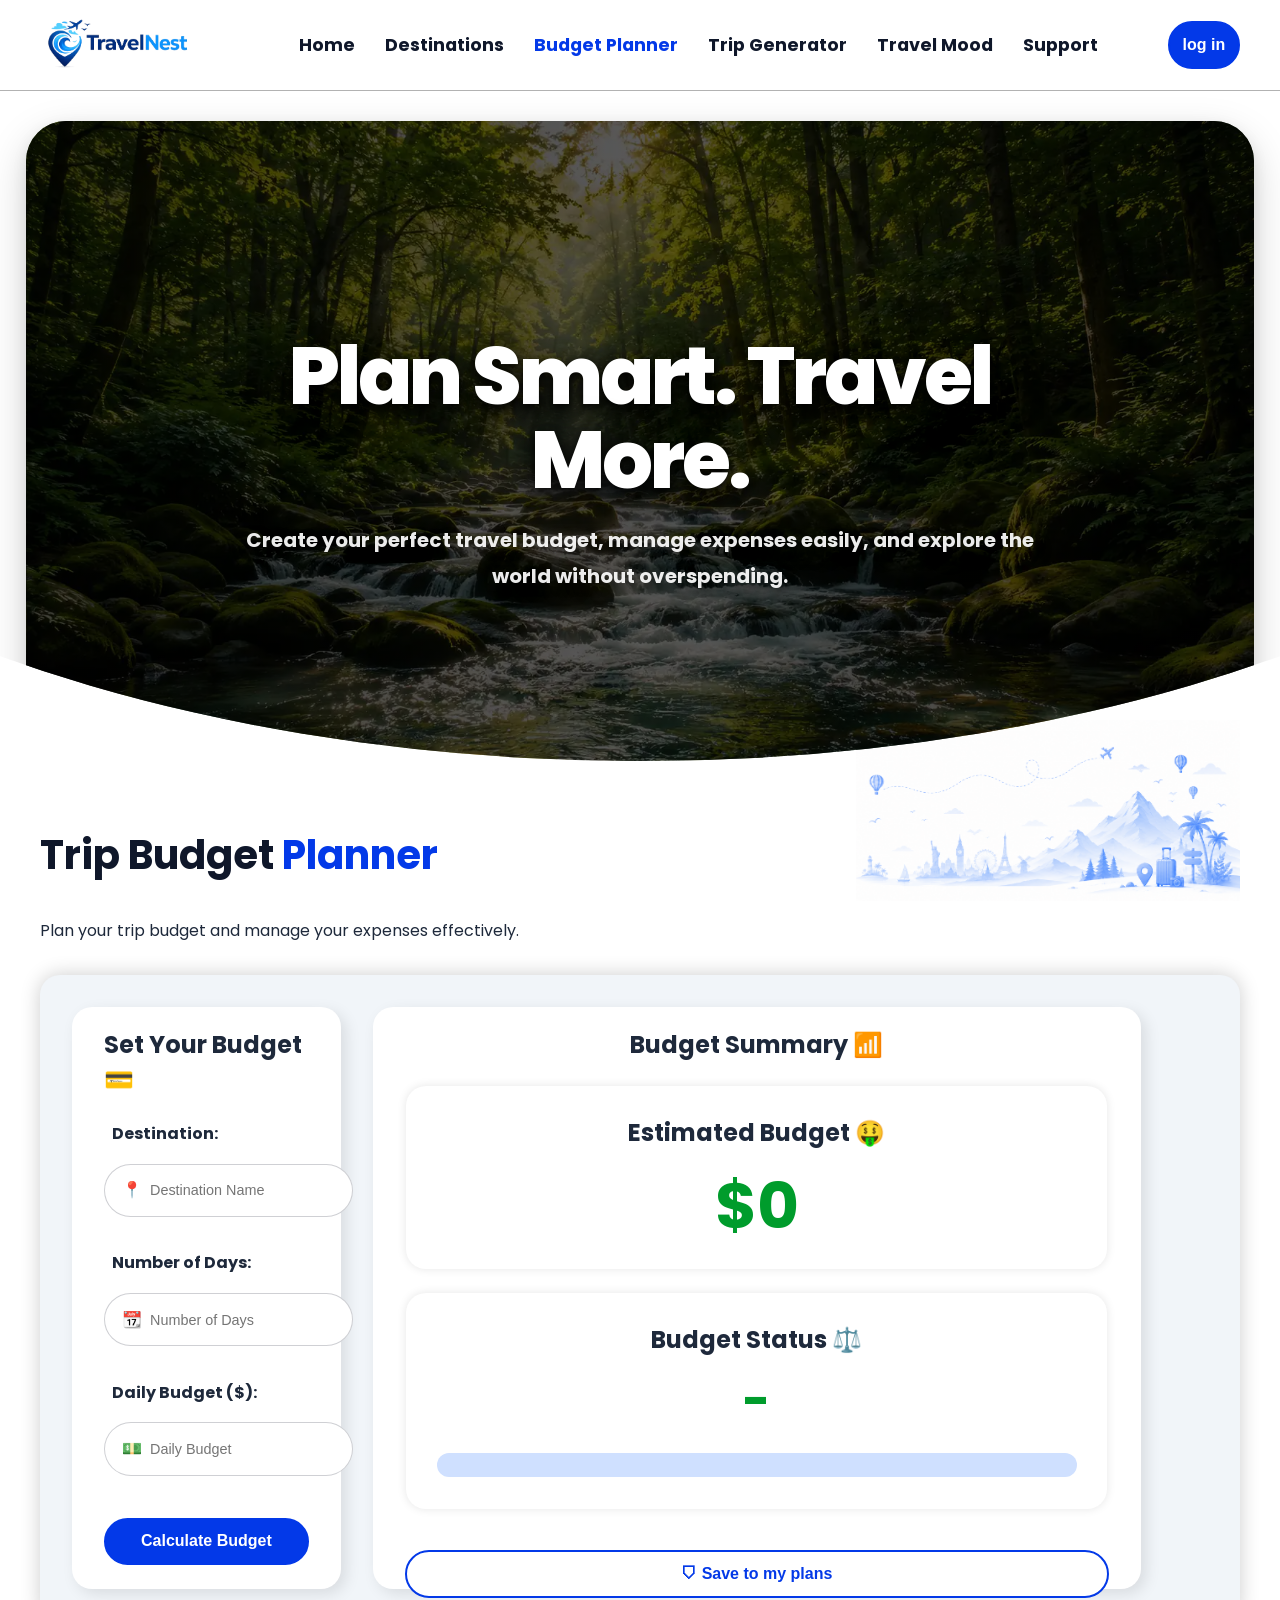
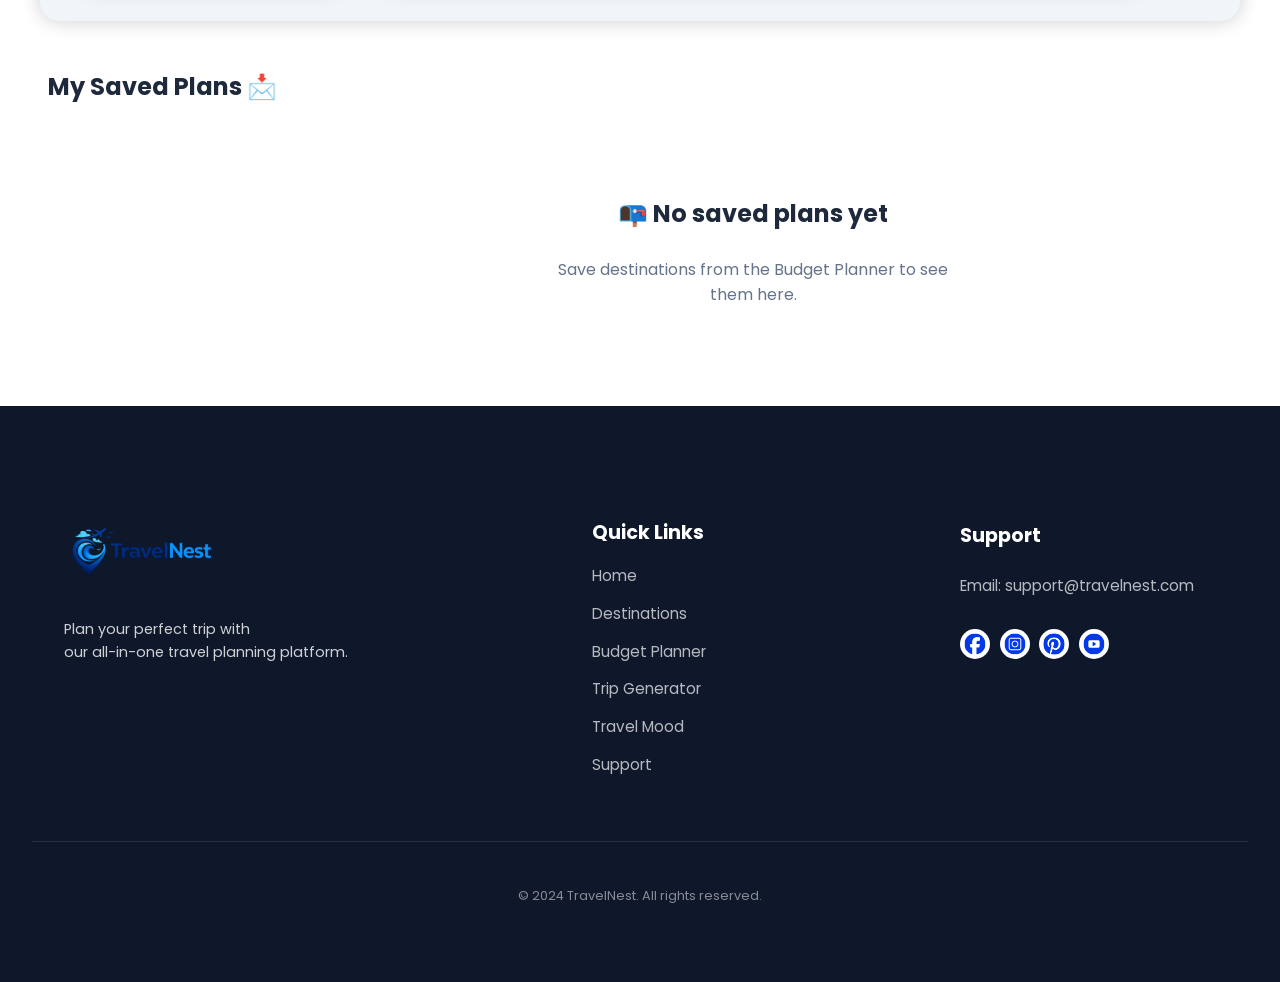
==== commit 04435255: "Use inline background-image for page banners Replace CSS custom property (--banner-img) with inline " ====
--- a/budget-planner.html
+++ b/budget-planner.html
@@ -39,7 +39,7 @@
 
     <main>
         <!-- ===== Banner Section ===== -->
-        <section class="page-banner" style="--banner-img:url('img/banner-image-2.webp');">
+        <section class="page-banner" style="background-image: url('img/banner-image-2.webp');">
             <div class="banner-overlay"></div>
 
             <div class="banner-content">
--- a/style.css
+++ b/style.css
@@ -1860,12 +1860,9 @@
     height: 640px;
 
     margin: 25px auto 60px;
-
-    --banner-img:url('images/beach.jpg');
-    background-image: var(--banner-img);
-
     background-size: cover;
     background-position: center;
+    background-color: black;
 
     overflow: hidden;
 
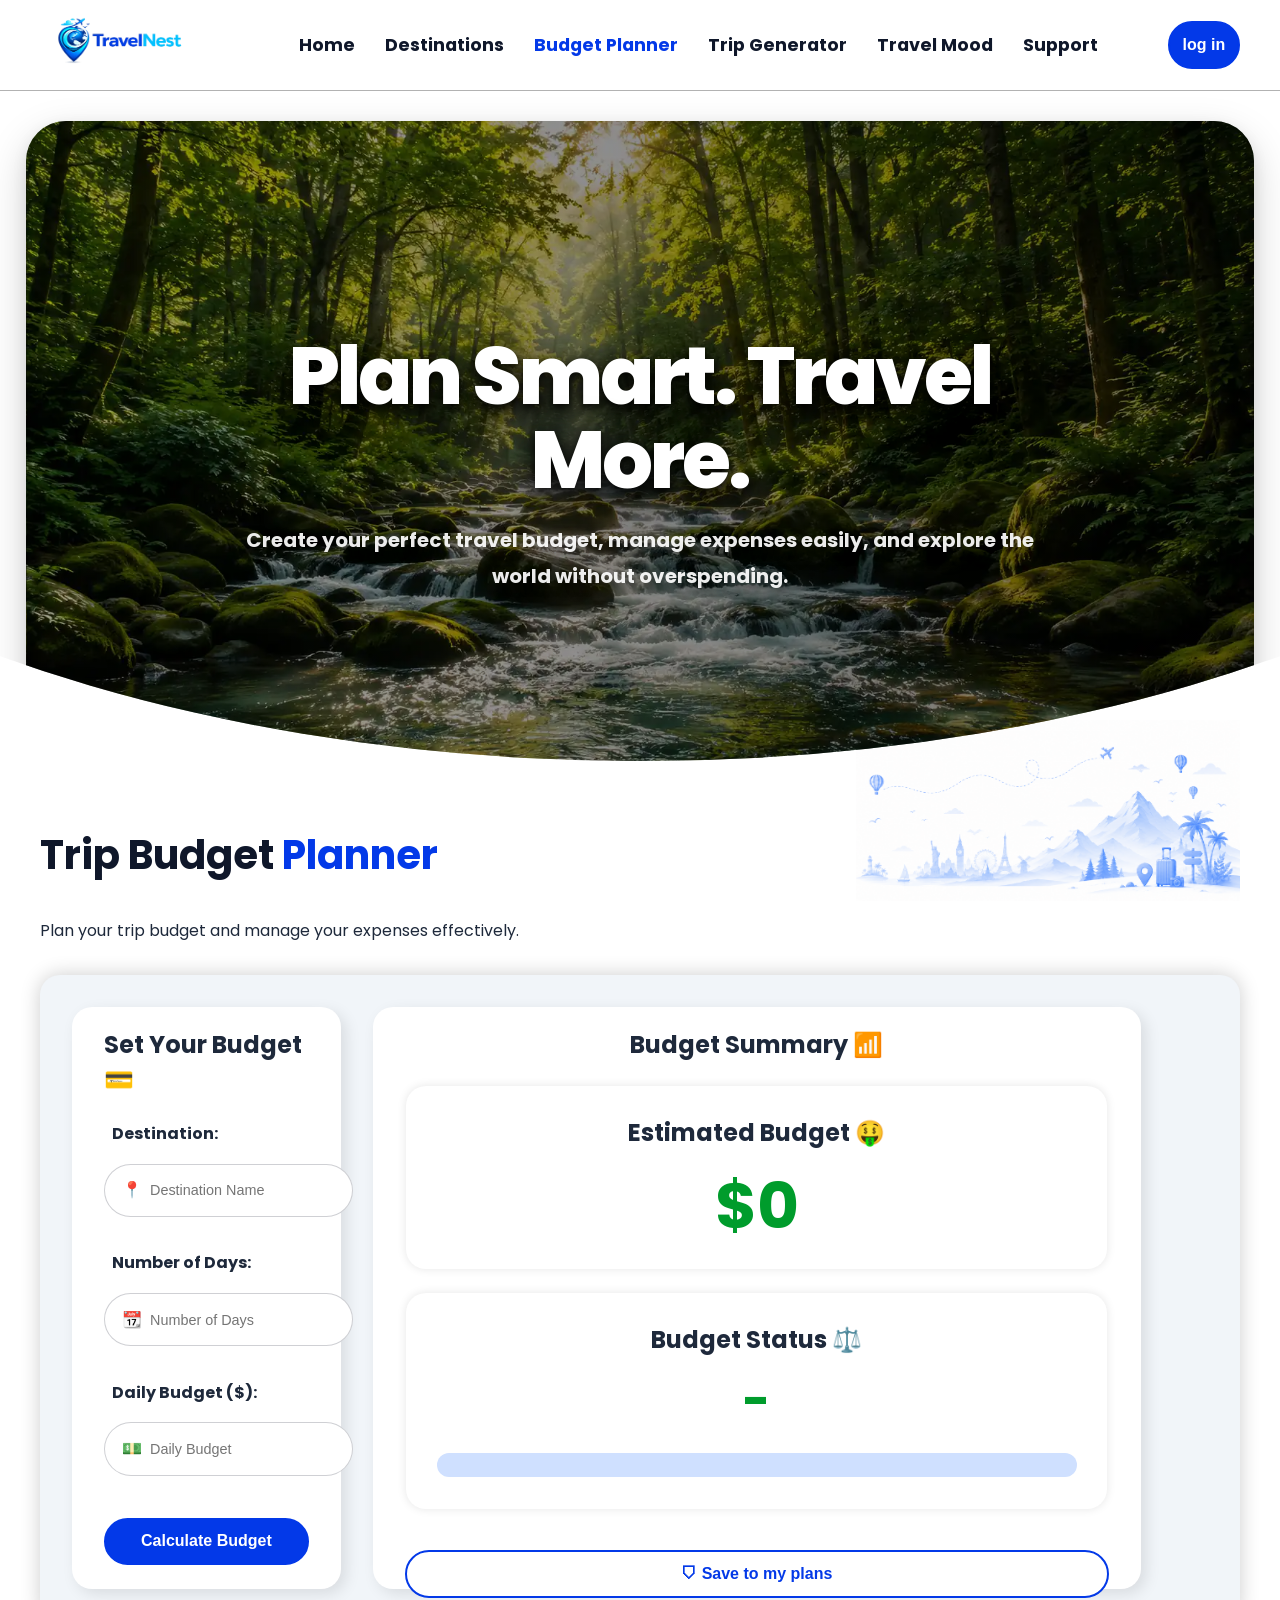
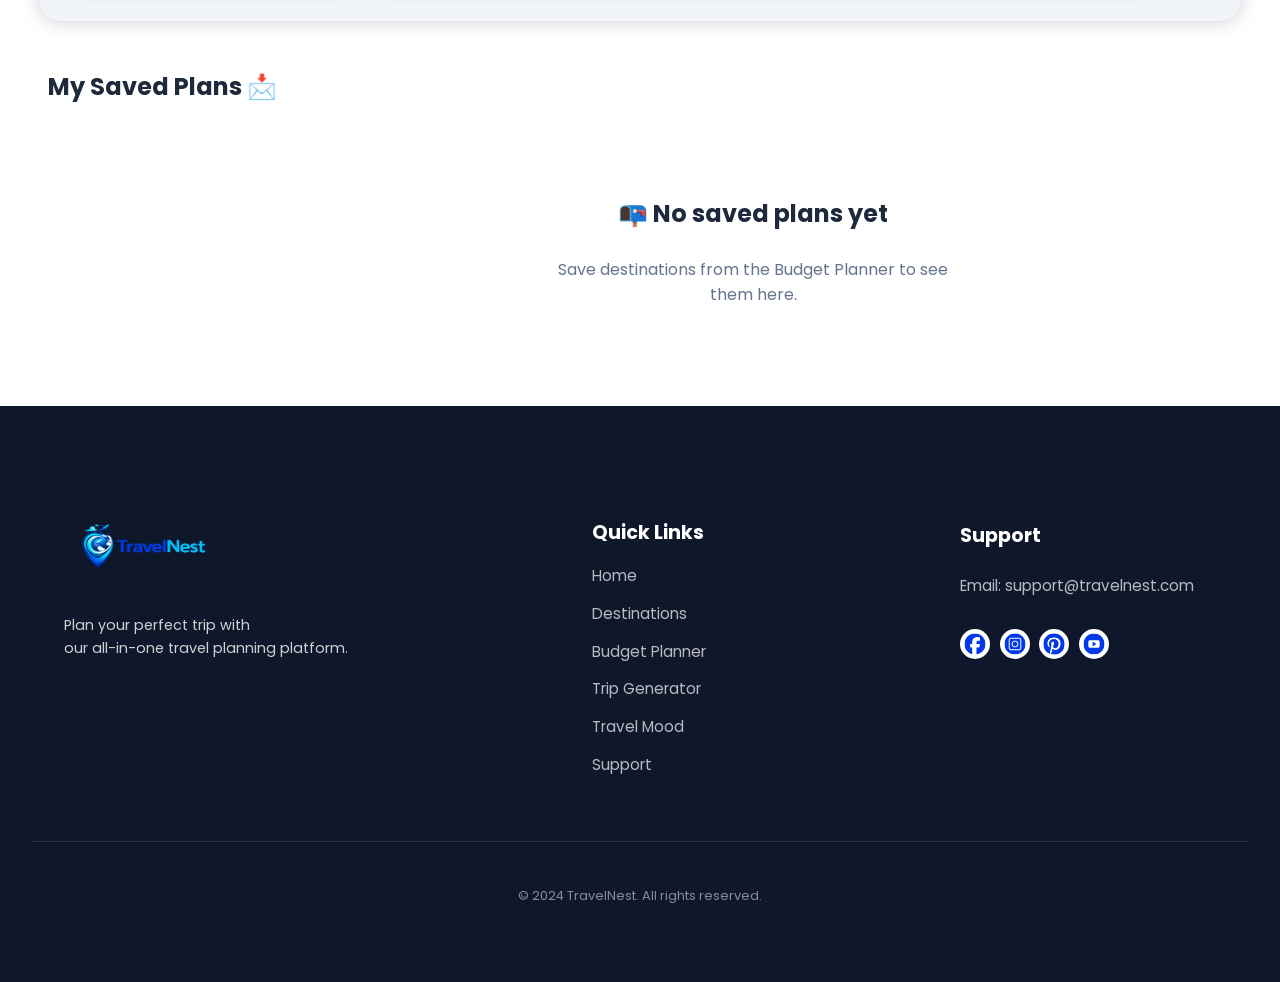
==== commit e7a365e2: "Make logo clickable and UI/UX fixes Wrap header/footer logo images with links to index across pages " ====
--- a/budget-planner.html
+++ b/budget-planner.html
@@ -19,7 +19,7 @@
     <header>
         <nav class="nav-bar">
             <div>
-                <img  class="logo" src="icon/travelNest-logo.png" alt="TravelNest Logo">
+                <a href="index.html"><img  class="logo" src="icon/travelNest-logo.png" alt="TravelNest Logo"></a>
             </div>
             <ul class="nav-links">
                 <li><a href="index.html">Home</a></li>
@@ -118,7 +118,7 @@
     <footer class="footer">
         <div class="footer-container">
             <div class="footer-brand">
-                <img  class="logo" src="icon/travelNest-logo.png" alt="TravelNest Logo">
+                <a href="index.html"><img  class="logo" src="icon/travelNest-logo.png" alt="TravelNest Logo"></a>
                 <p>Plan your perfect trip with <br> our all-in-one travel planning platform.</p>
             </div>
             <div class="footer-links">
--- a/style.css
+++ b/style.css
@@ -1134,16 +1134,10 @@
     color: #1f7a4d;
 }
 
-#tripTypeDisplay {
-    background: #dff5e8;
-}
-
-#budgetDisplay {
-    background: #ffad9d;
-}
-
+#tripTypeDisplay ,
+#budgetDisplay ,
 #durationDisplay {
-    background: #fef3c7;
+    background: rgb(221, 255, 221)yellow;
 }
 
 .trip-info-container {
@@ -1492,6 +1486,14 @@
     color: white;
 }
 
+#volume-icon{
+    background-color: transparent;
+}
+
+.wave5icon{
+    background-color: black;
+}
+
 .card-title h2 {
     margin-top: 0%;
 }
@@ -1791,6 +1793,7 @@
     grid-template-columns: repeat(3, 1fr);
     gap: 1.5rem;
     margin: 0rem 2rem 2rem 2rem;
+    
 }
 
 .contact-card,
@@ -1803,10 +1806,16 @@
 
 .contact-card{
     box-shadow: 0px 0px 15px rgba(0,0,0,0.2);
+    transition: transform 0.3s ease;
 }
 
 .contact-card h3 {
     margin-bottom: 0.8rem;
+}
+
+.contact-card:hover {
+    transform: scale(1.05);
+
 }
 
 .trip-wishlist-section{
@@ -1941,13 +1950,26 @@
     background:
     linear-gradient(
         to right,
-        rgba(0,0,0,0.75),
-        rgba(0,0,0,0.65),
-        rgba(0,0,0,0.75)
+        rgba(0,0,0,0.35),
+        rgba(0,0,0,0.45),
+        rgba(0,0,0,0.55)
     );
 
     z-index: 1;
 }
 
-
-
+.travel-mood-banner-content {
+    background: rgba(0, 0, 0, 0.60);
+    backdrop-filter: blur(10px);
+    -webkit-backdrop-filter: blur(10px);
+
+    padding: 1rem 1.5rem;
+    border-radius: 16px;
+}
+
+.required{
+    color: red;
+    font-weight: 300;
+    margin-left: 1px;
+}
+
--- a/mobile.css
+++ b/mobile.css
@@ -385,7 +385,7 @@
 
     #searchInput{
         padding: 1.1rem 3rem 1.1rem 1.3rem;
-        width:120%;
+        width:100%;
         
     }
 
